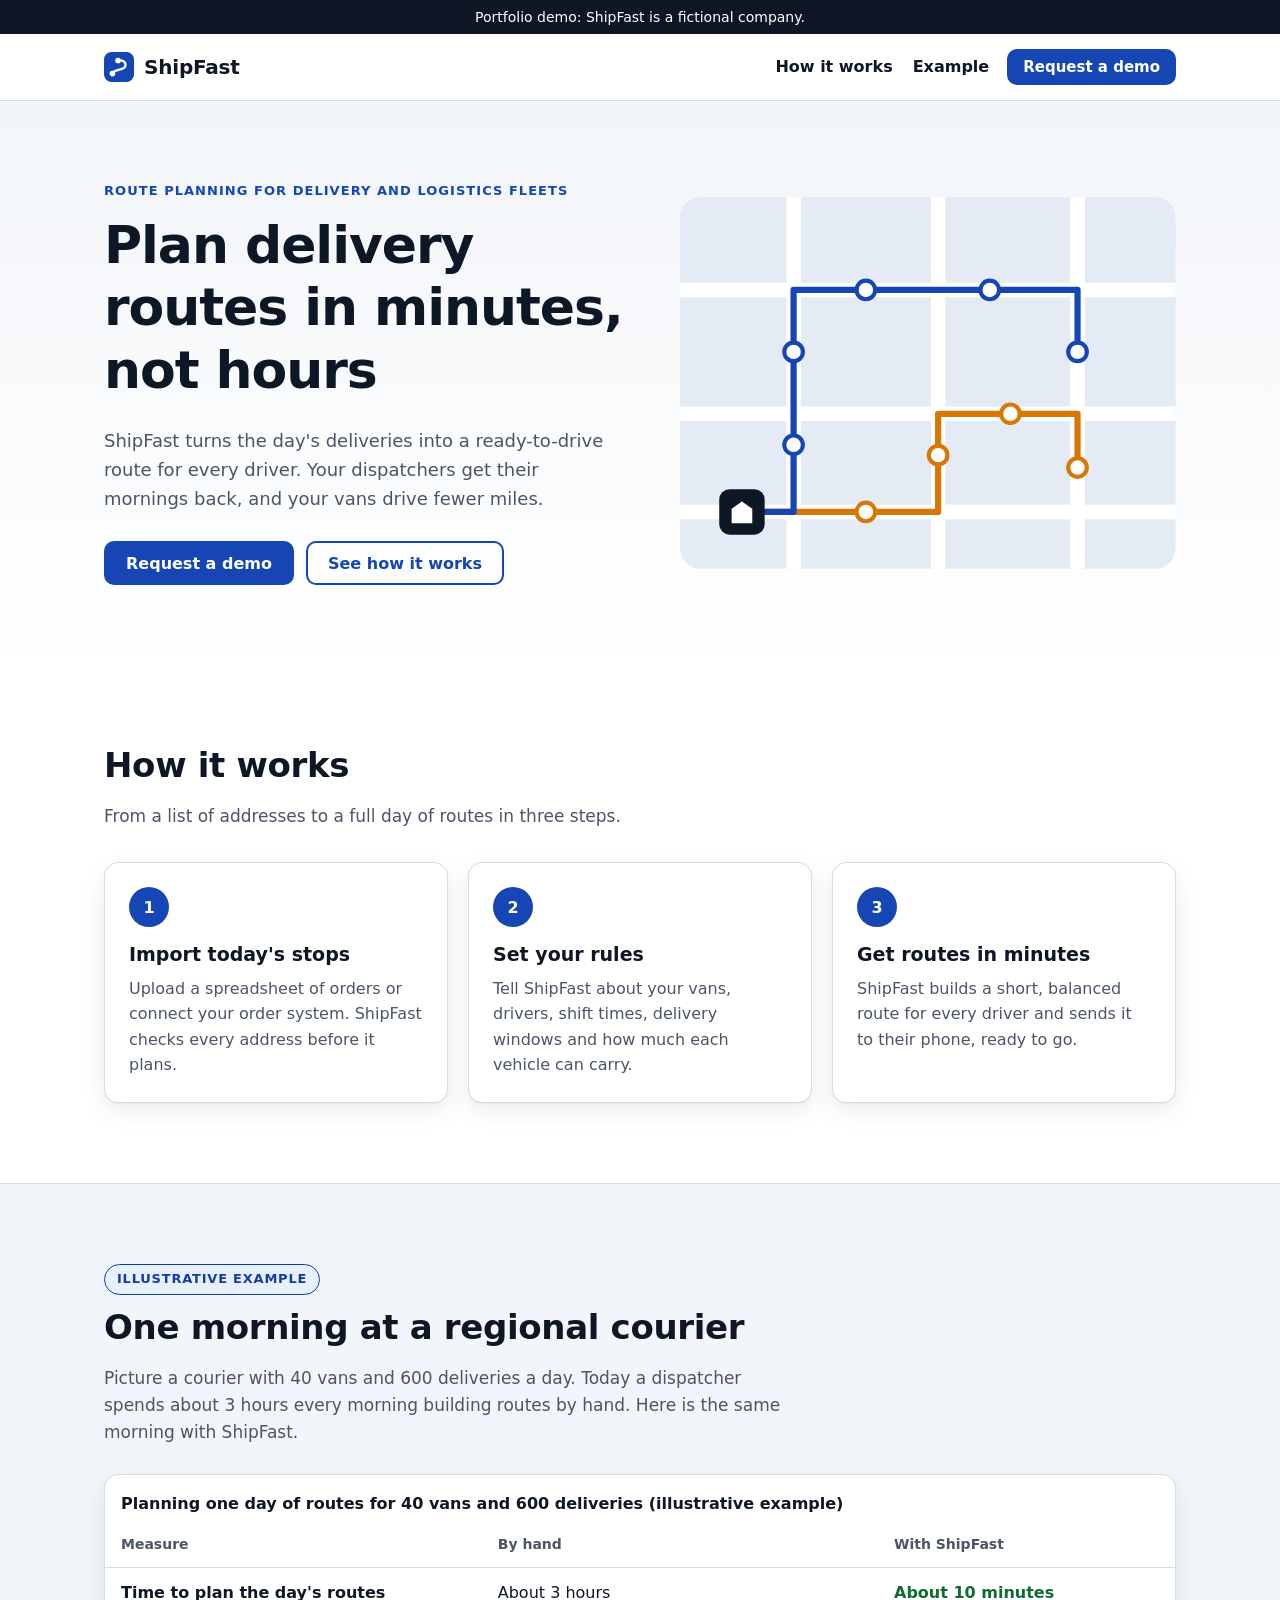
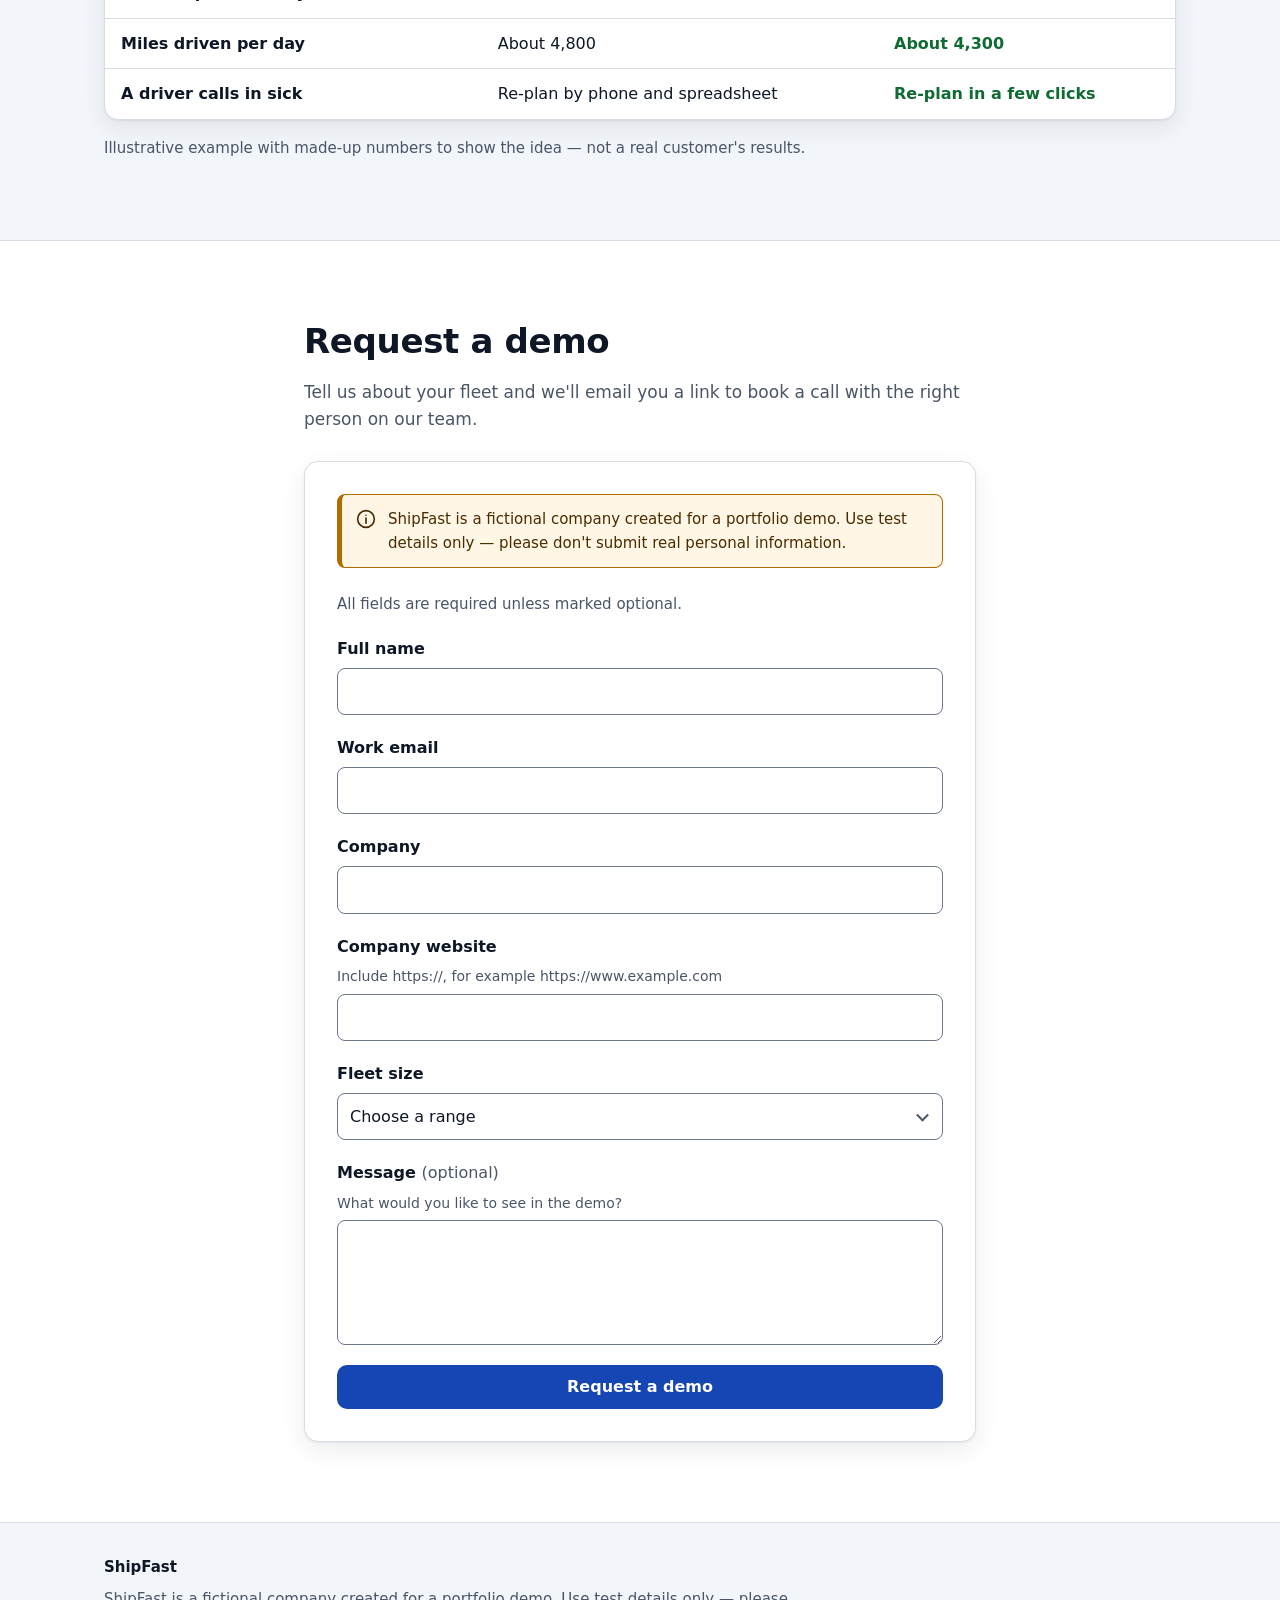
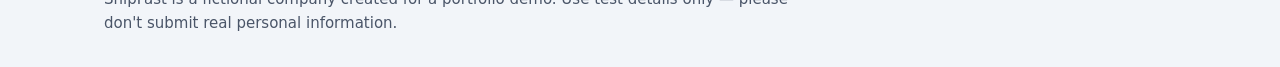
==== index.html @ 263e2e40 "Add ShipFast demo site (fictional company, portfolio demo) Static landing page, demo-request form an" ====
<!doctype html>
<html lang="en">
<head>
  <meta charset="utf-8">
  <meta name="viewport" content="width=device-width, initial-scale=1">
  <meta name="robots" content="noindex, nofollow">
  <meta name="color-scheme" content="light dark">
  <meta name="description" content="ShipFast plans delivery routes for your whole fleet in minutes instead of hours. A fictional company created for a portfolio demo.">
  <title>ShipFast — Plan delivery routes in minutes</title>
  <link rel="icon" href="data:image/svg+xml,%3Csvg%20xmlns='http://www.w3.org/2000/svg'%20viewBox='0%200%2032%2032'%3E%3Crect%20width='32'%20height='32'%20rx='8'%20fill='%231546b3'/%3E%3Cpath%20d='M9%2023c0-5%2014-3%2014-9s-8-5-8-5'%20fill='none'%20stroke='%23fff'%20stroke-width='2.5'%20stroke-linecap='round'/%3E%3Ccircle%20cx='9'%20cy='23'%20r='3'%20fill='%23fff'/%3E%3Ccircle%20cx='15'%20cy='9'%20r='3'%20fill='%23fff'/%3E%3C/svg%3E">
  <link rel="stylesheet" href="styles.css">
</head>
<body>
  <a class="skip-link" href="#main">Skip to main content</a>

  <header class="site-header">
    <p class="demo-banner">Portfolio demo: ShipFast is a fictional company.</p>
    <div class="container header-inner">
      <a class="brand" href="index.html">
        <svg width="30" height="30" viewBox="0 0 32 32" aria-hidden="true" focusable="false">
          <rect class="logo-bg" width="32" height="32" rx="8" fill="#1546b3"/>
          <path class="logo-mark" d="M9 23c0-5 14-3 14-9s-8-5-8-5" fill="none" stroke="#ffffff" stroke-width="2.5" stroke-linecap="round"/>
          <circle class="logo-dot" cx="9" cy="23" r="3" fill="#ffffff"/>
          <circle class="logo-dot" cx="15" cy="9" r="3" fill="#ffffff"/>
        </svg>
        <span>ShipFast</span>
      </a>
      <nav class="site-nav" aria-label="Main">
        <a href="#how">How it works</a>
        <a href="#example">Example</a>
        <a class="button button-small" href="#demo">Request a demo</a>
      </nav>
    </div>
  </header>

  <main id="main">
    <section class="hero" aria-labelledby="hero-title">
      <div class="container hero-inner">
        <div class="hero-text">
          <p class="eyebrow">Route planning for delivery and logistics fleets</p>
          <h1 id="hero-title">Plan delivery routes in minutes, not hours</h1>
          <p class="lead">ShipFast turns the day's deliveries into a ready-to-drive route for every driver. Your dispatchers get their mornings back, and your vans drive fewer miles.</p>
          <div class="hero-actions">
            <a class="button" href="#demo">Request a demo</a>
            <a class="button button-secondary" href="#how">See how it works</a>
          </div>
        </div>

        <div class="hero-art">
          <!-- Decorative illustration: two delivery routes leaving one depot -->
          <svg width="480" height="360" viewBox="0 0 480 360" aria-hidden="true" focusable="false">
            <rect class="map-bg" width="480" height="360" rx="20" fill="#e4ebf5"/>
            <g class="map-street" fill="none" stroke="#ffffff" stroke-width="14">
              <path d="M0 90H480M0 210H480M0 305H480M110 0V360M250 0V360M385 0V360"/>
            </g>
            <path class="route-b" d="M60 305H250V210H385V262" fill="none" stroke="#d97706" stroke-width="6" stroke-linecap="round" stroke-linejoin="round"/>
            <path class="route-a" d="M60 305H110V90H385V150" fill="none" stroke="#1546b3" stroke-width="6" stroke-linecap="round" stroke-linejoin="round"/>
            <g class="stop stop-b" fill="#ffffff" stroke="#d97706" stroke-width="4">
              <circle cx="180" cy="305" r="9"/>
              <circle cx="250" cy="250" r="9"/>
              <circle cx="320" cy="210" r="9"/>
              <circle cx="385" cy="262" r="9"/>
            </g>
            <g class="stop stop-a" fill="#ffffff" stroke="#1546b3" stroke-width="4">
              <circle cx="110" cy="240" r="9"/>
              <circle cx="110" cy="150" r="9"/>
              <circle cx="180" cy="90" r="9"/>
              <circle cx="300" cy="90" r="9"/>
              <circle cx="385" cy="150" r="9"/>
            </g>
            <rect class="depot" x="38" y="283" width="44" height="44" rx="10" fill="#0e1726"/>
            <path class="depot-mark" d="M50 316V302L60 295L70 302V316Z" fill="#ffffff"/>
          </svg>
        </div>
      </div>
    </section>

    <section id="how" class="section" aria-labelledby="how-title">
      <div class="container">
        <h2 id="how-title">How it works</h2>
        <p class="section-intro">From a list of addresses to a full day of routes in three steps.</p>
        <ol class="steps" role="list">
          <li class="step">
            <span class="step-num"><span class="sr-only">Step </span>1</span>
            <h3>Import today's stops</h3>
            <p>Upload a spreadsheet of orders or connect your order system. ShipFast checks every address before it plans.</p>
          </li>
          <li class="step">
            <span class="step-num"><span class="sr-only">Step </span>2</span>
            <h3>Set your rules</h3>
            <p>Tell ShipFast about your vans, drivers, shift times, delivery windows and how much each vehicle can carry.</p>
          </li>
          <li class="step">
            <span class="step-num"><span class="sr-only">Step </span>3</span>
            <h3>Get routes in minutes</h3>
            <p>ShipFast builds a short, balanced route for every driver and sends it to their phone, ready to go.</p>
          </li>
        </ol>
      </div>
    </section>

    <section id="example" class="section section-alt" aria-labelledby="example-title">
      <div class="container">
        <p class="badge">Illustrative example</p>
        <h2 id="example-title">One morning at a regional courier</h2>
        <p class="section-intro">Picture a courier with 40 vans and 600 deliveries a day. Today a dispatcher spends about 3 hours every morning building routes by hand. Here is the same morning with ShipFast.</p>
        <div class="table-card">
          <table class="compare">
            <caption>Planning one day of routes for 40 vans and 600 deliveries (illustrative example)</caption>
            <thead>
              <tr>
                <th scope="col">Measure</th>
                <th scope="col">By hand</th>
                <th scope="col">With ShipFast</th>
              </tr>
            </thead>
            <tbody>
              <tr>
                <th scope="row">Time to plan the day's routes</th>
                <td>About 3 hours</td>
                <td class="win">About 10 minutes</td>
              </tr>
              <tr>
                <th scope="row">Miles driven per day</th>
                <td>About 4,800</td>
                <td class="win">About 4,300</td>
              </tr>
              <tr>
                <th scope="row">A driver calls in sick</th>
                <td>Re-plan by phone and spreadsheet</td>
                <td class="win">Re-plan in a few clicks</td>
              </tr>
            </tbody>
          </table>
        </div>
        <p class="disclaimer">Illustrative example with made-up numbers to show the idea — not a real customer's results.</p>
      </div>
    </section>

    <section id="demo" class="section" aria-labelledby="demo-title">
      <div class="container narrow">
        <h2 id="demo-title">Request a demo</h2>
        <p class="section-intro">Tell us about your fleet and we'll email you a link to book a call with the right person on our team.</p>

        <div class="form-card">
          <div class="notice" role="note">
            <svg width="20" height="20" viewBox="0 0 24 24" aria-hidden="true" focusable="false" fill="none" stroke="currentColor" stroke-width="2" stroke-linecap="round">
              <circle cx="12" cy="12" r="10"/>
              <path d="M12 11v6M12 7.5v.01"/>
            </svg>
            <p>ShipFast is a fictional company created for a portfolio demo. Use test details only — please don't submit real personal information.</p>
          </div>

          <!--
            Field names and values must match the data contract that Make W2 expects.
            autocomplete="off" on the personal fields is on purpose: this demo asks for
            test details, so we don't want browsers filling in anyone's real details.
          -->
          <form method="post" action="__MAKE_W2_WEBHOOK_URL__">
            <p class="form-note">All fields are required unless marked optional.</p>

            <div class="field">
              <label for="full_name">Full name</label>
              <input type="text" id="full_name" name="full_name" required maxlength="100" autocomplete="off">
            </div>

            <div class="field">
              <label for="work_email">Work email</label>
              <input type="email" id="work_email" name="work_email" required maxlength="254" autocomplete="off">
            </div>

            <div class="field">
              <label for="company">Company</label>
              <input type="text" id="company" name="company" required maxlength="120" autocomplete="off">
            </div>

            <div class="field">
              <label for="website">Company website</label>
              <p class="hint" id="website-hint">Include https://, for example https://www.example.com</p>
              <input type="url" id="website" name="website" required maxlength="200" autocomplete="off" aria-describedby="website-hint">
            </div>

            <div class="field">
              <label for="fleet_size">Fleet size</label>
              <div class="select-wrap">
                <select id="fleet_size" name="fleet_size" required>
                  <option value="">Choose a range</option>
                  <option value="1-9">1–9 vehicles</option>
                  <option value="10-49">10–49 vehicles</option>
                  <option value="50-199">50–199 vehicles</option>
                  <option value="200-999">200–999 vehicles</option>
                  <option value="1000+">1,000+ vehicles</option>
                </select>
              </div>
            </div>

            <div class="field">
              <label for="message">Message <span class="optional">(optional)</span></label>
              <p class="hint" id="message-hint">What would you like to see in the demo?</p>
              <textarea id="message" name="message" rows="4" maxlength="1000" aria-describedby="message-hint"></textarea>
            </div>

            <input type="hidden" name="form_token" value="__FORM_TOKEN__">
            <input type="hidden" name="source" value="shipfast-demo-site">

            <!-- Honeypot: people never see or reach this field; bots fill it in. Must stay empty. -->
            <div class="hp" aria-hidden="true">
              <label for="fax">Fax (leave this empty)</label>
              <input type="text" id="fax" name="fax" tabindex="-1" autocomplete="off">
            </div>

            <button type="submit" class="button button-block">Request a demo</button>
          </form>
        </div>
      </div>
    </section>
  </main>

  <footer class="site-footer">
    <div class="container">
      <p class="footer-brand">ShipFast</p>
      <p class="footer-notice">ShipFast is a fictional company created for a portfolio demo. Use test details only — please don't submit real personal information.</p>
    </div>
  </footer>
</body>
</html>
---- styles.css ----
/*
  ShipFast demo site: shared styles for index.html and thanks.html.
  No external fonts, images or scripts. Light and dark mode follow the
  visitor's device setting (prefers-color-scheme).
  Text colors meet WCAG AA contrast (4.5:1); field borders and focus
  rings meet 3:1, in both themes.
*/

/* ---------- Color tokens ---------- */

:root {
  color-scheme: light dark;

  --bg: #ffffff;
  --bg-alt: #f2f5f9;
  --surface: #ffffff;
  --text: #0e1726;
  --muted: #4a5568;
  --border: #d6dde7;
  --field-bg: #ffffff;
  --field-border: #6b7789;
  --brand: #1546b3;
  --brand-hover: #0f3a96;
  --brand-text: #ffffff;
  --link: #1546b3;
  --focus: #1546b3;
  --accent: #d97706;
  --banner-bg: #0e1726;
  --banner-text: #ffffff;
  --notice-bg: #fff6e5;
  --notice-border: #b26b00;
  --notice-text: #4a2c00;
  --badge-bg: #e8effd;
  --badge-text: #123e9e;
  --error: #b42318;
  --good: #0f6b33;
  --map-bg: #e4ebf5;
  --map-street: #ffffff;
  --shadow: 0 1px 2px rgb(14 23 38 / 6%), 0 8px 24px rgb(14 23 38 / 8%);

  --radius: 14px;
  --radius-sm: 8px;
}

@media (prefers-color-scheme: dark) {
  :root {
    --bg: #0b1220;
    --bg-alt: #101a2c;
    --surface: #15213a;
    --text: #e7ecf3;
    --muted: #a9b6c8;
    --border: #2a3a57;
    --field-bg: #0e182b;
    --field-border: #8393ab;
    --brand: #8ab4ff;
    --brand-hover: #a9c8ff;
    --brand-text: #0b1220;
    --link: #9fc0ff;
    --focus: #9fc0ff;
    --accent: #f5b13d;
    --banner-bg: #1a2742;
    --banner-text: #e7ecf3;
    --notice-bg: #2b2111;
    --notice-border: #d39b3a;
    --notice-text: #f5e6c8;
    --badge-bg: #182a4d;
    --badge-text: #b8d0ff;
    --error: #ff8a80;
    --good: #6ee7a0;
    --map-bg: #12203a;
    --map-street: #1e3050;
    --shadow: 0 1px 2px rgb(0 0 0 / 30%), 0 8px 24px rgb(0 0 0 / 35%);
  }
}

/* ---------- Base ---------- */

*,
*::before,
*::after {
  box-sizing: border-box;
}

html {
  -webkit-text-size-adjust: 100%;
  text-size-adjust: 100%;
}

@media (prefers-reduced-motion: no-preference) {
  html {
    scroll-behavior: smooth;
  }
}

body {
  margin: 0;
  min-height: 100vh;
  display: flex;
  flex-direction: column;
  background: var(--bg);
  color: var(--text);
  font-family: system-ui, -apple-system, "Segoe UI", Roboto, "Helvetica Neue", Arial, sans-serif;
  font-size: 1rem;
  line-height: 1.6;
}

main {
  flex: 1 0 auto;
}

h1,
h2,
h3 {
  margin: 0 0 0.5em;
  line-height: 1.2;
  text-wrap: balance;
}

h1 {
  font-size: clamp(2rem, 1.25rem + 3.5vw, 3.25rem);
  letter-spacing: -0.02em;
}

h2 {
  font-size: clamp(1.5rem, 1.2rem + 1.5vw, 2.125rem);
  letter-spacing: -0.01em;
}

h3 {
  font-size: 1.1875rem;
}

p {
  margin: 0 0 1em;
}

a {
  color: var(--link);
  text-underline-offset: 0.15em;
}

a:hover {
  text-decoration-thickness: 2px;
}

/* Visible keyboard focus everywhere */
:focus-visible {
  outline: 3px solid var(--focus);
  outline-offset: 3px;
}

.sr-only {
  position: absolute;
  width: 1px;
  height: 1px;
  padding: 0;
  margin: -1px;
  overflow: hidden;
  clip: rect(0 0 0 0);
  clip-path: inset(50%);
  white-space: nowrap;
  border: 0;
}

.skip-link {
  position: absolute;
  top: -200px;
  left: 16px;
  z-index: 10;
  padding: 10px 16px;
  border: 2px solid var(--focus);
  border-radius: var(--radius-sm);
  background: var(--surface);
  color: var(--text);
  font-weight: 700;
}

.skip-link:focus {
  top: 12px;
}

.container {
  width: 100%;
  max-width: 1120px;
  margin-inline: auto;
  padding-inline: 16px;
}

.narrow {
  max-width: 720px;
}

@media (min-width: 640px) {
  .container {
    padding-inline: 24px;
  }
}

/* ---------- Header ---------- */

.demo-banner {
  margin: 0;
  padding: 6px 16px;
  background: var(--banner-bg);
  color: var(--banner-text);
  font-size: 0.875rem;
  text-align: center;
}

.site-header {
  background: var(--bg);
  border-bottom: 1px solid var(--border);
}

.header-inner {
  display: flex;
  flex-wrap: wrap;
  align-items: center;
  justify-content: space-between;
  gap: 8px 24px;
  padding-block: 14px;
}

.brand {
  display: inline-flex;
  align-items: center;
  gap: 10px;
  color: var(--text);
  font-size: 1.25rem;
  font-weight: 800;
  letter-spacing: -0.01em;
  text-decoration: none;
}

.brand svg {
  flex: none;
}

.logo-bg {
  fill: var(--brand);
}

.logo-mark {
  stroke: var(--brand-text);
}

.logo-dot {
  fill: var(--brand-text);
}

.site-nav {
  display: flex;
  flex-wrap: wrap;
  align-items: center;
  gap: 4px 16px;
}

.site-nav a:not(.button) {
  padding: 6px 2px;
  color: var(--text);
  font-weight: 600;
  text-decoration: none;
}

.site-nav a:not(.button):hover {
  text-decoration: underline;
}

/* Narrow phones: keep all three nav items on one row under the logo */
@media (max-width: 479px) {
  .site-nav {
    gap: 4px 12px;
    font-size: 0.875rem;
  }

  .site-nav .button-small {
    padding-inline: 12px;
    font-size: 0.875rem;
  }
}

/* ---------- Buttons ---------- */

.button {
  display: inline-flex;
  align-items: center;
  justify-content: center;
  min-height: 44px;
  padding: 10px 20px;
  border: 2px solid var(--brand);
  border-radius: 10px;
  background: var(--brand);
  color: var(--brand-text);
  font: inherit;
  font-weight: 700;
  line-height: 1.2;
  text-align: center;
  text-decoration: none;
  cursor: pointer;
}

.button:hover {
  border-color: var(--brand-hover);
  background: var(--brand-hover);
}

.button-secondary {
  border-color: currentColor;
  background: transparent;
  color: var(--link);
}

.button-secondary:hover {
  border-color: currentColor;
  background: var(--badge-bg);
}

.button-small {
  min-height: 36px;
  padding: 6px 14px;
  font-size: 0.9375rem;
}

.button-block {
  width: 100%;
}

/* ---------- Hero ---------- */

.hero {
  padding-block: 48px 56px;
  background: linear-gradient(180deg, var(--bg-alt), var(--bg));
}

.hero-inner {
  display: grid;
  gap: 40px;
  align-items: center;
}

.hero-inner > * {
  min-width: 0;
}

@media (min-width: 880px) {
  .hero {
    padding-block: 80px;
  }

  .hero-inner {
    grid-template-columns: 1.05fr 1fr;
    gap: 56px;
  }
}

.eyebrow {
  margin-bottom: 12px;
  color: var(--link);
  font-size: 0.8125rem;
  font-weight: 700;
  letter-spacing: 0.08em;
  text-transform: uppercase;
}

.lead {
  max-width: 36em;
  color: var(--muted);
  font-size: 1.125rem;
}

.hero-actions {
  display: flex;
  flex-wrap: wrap;
  gap: 12px;
  margin-top: 28px;
}

.hero-art svg {
  display: block;
  width: 100%;
  max-width: 560px;
  height: auto;
  margin-inline: auto;
}

/* Hero illustration colors (decorative SVG) */
.map-bg {
  fill: var(--map-bg);
}

.map-street {
  stroke: var(--map-street);
}

.route-a {
  stroke: var(--brand);
}

.route-b {
  stroke: var(--accent);
}

.stop {
  fill: var(--surface);
}

.stop-a {
  stroke: var(--brand);
}

.stop-b {
  stroke: var(--accent);
}

.depot {
  fill: var(--text);
}

.depot-mark {
  fill: var(--bg);
}

/* ---------- Sections ---------- */

.section {
  padding-block: 56px;
}

@media (min-width: 880px) {
  .section {
    padding-block: 80px;
  }
}

.section-alt {
  background: var(--bg-alt);
  border-block: 1px solid var(--border);
}

.section-intro {
  max-width: 40em;
  color: var(--muted);
  font-size: 1.0625rem;
}

/* How it works */
.steps {
  display: grid;
  gap: 16px;
  margin: 32px 0 0;
  padding: 0;
  list-style: none;
}

@media (min-width: 760px) {
  .steps {
    grid-template-columns: repeat(3, 1fr);
    gap: 20px;
  }
}

.step {
  padding: 24px;
  border: 1px solid var(--border);
  border-radius: var(--radius);
  background: var(--surface);
  box-shadow: var(--shadow);
}

.step p {
  margin: 0;
  color: var(--muted);
}

.step-num {
  display: inline-grid;
  place-items: center;
  width: 40px;
  height: 40px;
  margin-bottom: 16px;
  border-radius: 50%;
  background: var(--brand);
  color: var(--brand-text);
  font-weight: 800;
}

/* Example result */
.badge {
  display: inline-block;
  margin-bottom: 12px;
  padding: 4px 12px;
  border: 1px solid currentColor;
  border-radius: 999px;
  background: var(--badge-bg);
  color: var(--badge-text);
  font-size: 0.8125rem;
  font-weight: 700;
  letter-spacing: 0.06em;
  text-transform: uppercase;
}

.table-card {
  margin-top: 28px;
  overflow-x: auto;
  border: 1px solid var(--border);
  border-radius: var(--radius);
  background: var(--surface);
  box-shadow: var(--shadow);
}

.compare {
  width: 100%;
  border-collapse: collapse;
}

.compare caption {
  padding: 16px 16px 4px;
  font-weight: 700;
  text-align: left;
}

.compare th,
.compare td {
  padding: 12px 16px;
  border-top: 1px solid var(--border);
  text-align: left;
  vertical-align: top;
}

.compare thead th {
  border-top: 0;
  color: var(--muted);
  font-size: 0.875rem;
}

.compare tbody th {
  font-weight: 600;
}

.compare .win {
  color: var(--good);
  font-weight: 700;
}

@media (max-width: 480px) {
  .compare caption {
    padding-inline: 10px;
  }

  .compare th,
  .compare td {
    padding: 10px;
  }
}

.disclaimer {
  margin: 16px 0 0;
  color: var(--muted);
  font-size: 0.9375rem;
}

/* ---------- Demo-request form ---------- */

.form-card {
  margin-top: 28px;
  padding: 20px 16px 24px;
  border: 1px solid var(--border);
  border-radius: var(--radius);
  background: var(--surface);
  box-shadow: var(--shadow);
}

@media (min-width: 640px) {
  .form-card {
    padding: 32px;
  }
}

.form-card form {
  display: grid;
  gap: 20px;
  margin-top: 24px;
}

.form-note {
  margin: 0;
  color: var(--muted);
  font-size: 0.9375rem;
}

.field {
  display: grid;
  gap: 6px;
}

.field label {
  font-weight: 600;
}

.optional {
  color: var(--muted);
  font-weight: 400;
}

.hint {
  margin: 0;
  color: var(--muted);
  font-size: 0.875rem;
}

.field input,
.field select,
.field textarea {
  width: 100%;
  min-height: 46px;
  padding: 10px 12px;
  border: 1px solid var(--field-border);
  border-radius: var(--radius-sm);
  background: var(--field-bg);
  color: var(--text);
  font: inherit;
}

.field textarea {
  min-height: 120px;
  resize: vertical;
}

/* Form fields always show a focus ring, however they were focused */
.field input:focus,
.field select:focus,
.field textarea:focus {
  border-color: var(--focus);
  outline: 3px solid var(--focus);
  outline-offset: 1px;
}

/* Error outline only after the visitor has interacted with the field.
   Browsers that don't know :user-invalid skip this rule and still show
   their own validation messages. */
.field input:user-invalid,
.field select:user-invalid,
.field textarea:user-invalid {
  border-color: var(--error);
  box-shadow: inset 0 0 0 1px var(--error);
}

.select-wrap {
  position: relative;
}

.select-wrap select {
  -webkit-appearance: none;
  appearance: none;
  padding-right: 44px;
}

.select-wrap::after {
  content: "";
  position: absolute;
  top: 50%;
  right: 16px;
  width: 9px;
  height: 9px;
  border-right: 2px solid var(--muted);
  border-bottom: 2px solid var(--muted);
  transform: translateY(-70%) rotate(45deg);
  pointer-events: none;
}

/* Honeypot: moved off-screen so people never see or reach it.
   (Also skipped by Tab via tabindex="-1" and hidden from screen
   readers via aria-hidden on its wrapper.) */
.hp {
  position: absolute;
  top: auto;
  left: -10000px;
  width: 1px;
  height: 1px;
  overflow: hidden;
}

/* Honest demo notice */
.notice {
  display: flex;
  align-items: flex-start;
  gap: 12px;
  padding: 12px 14px;
  border: 1px solid var(--notice-border);
  border-left-width: 5px;
  border-radius: var(--radius-sm);
  background: var(--notice-bg);
  color: var(--notice-text);
}

.notice svg {
  flex: none;
  margin-top: 2px;
}

.notice p {
  margin: 0;
  font-size: 0.9375rem;
  font-weight: 500;
}

/* ---------- Thank-you page ---------- */

.thanks-card {
  padding: 28px 20px;
  border: 1px solid var(--border);
  border-radius: var(--radius);
  background: var(--surface);
  box-shadow: var(--shadow);
}

@media (min-width: 640px) {
  .thanks-card {
    padding: 40px;
  }
}

.thanks-icon {
  display: block;
  margin-bottom: 16px;
  color: var(--good);
}

.thanks-card h2 {
  margin-top: 28px;
  font-size: 1.25rem;
}

.next-steps {
  margin: 0 0 28px;
  padding-left: 1.25em;
}

.next-steps li {
  margin-bottom: 6px;
}

/* ---------- Footer ---------- */

.site-footer {
  padding-block: 32px;
  border-top: 1px solid var(--border);
  background: var(--bg-alt);
  color: var(--muted);
  font-size: 0.9375rem;
}

.footer-brand {
  margin-bottom: 8px;
  color: var(--text);
  font-weight: 800;
}

.footer-notice {
  max-width: 46em;
  margin: 0;
}
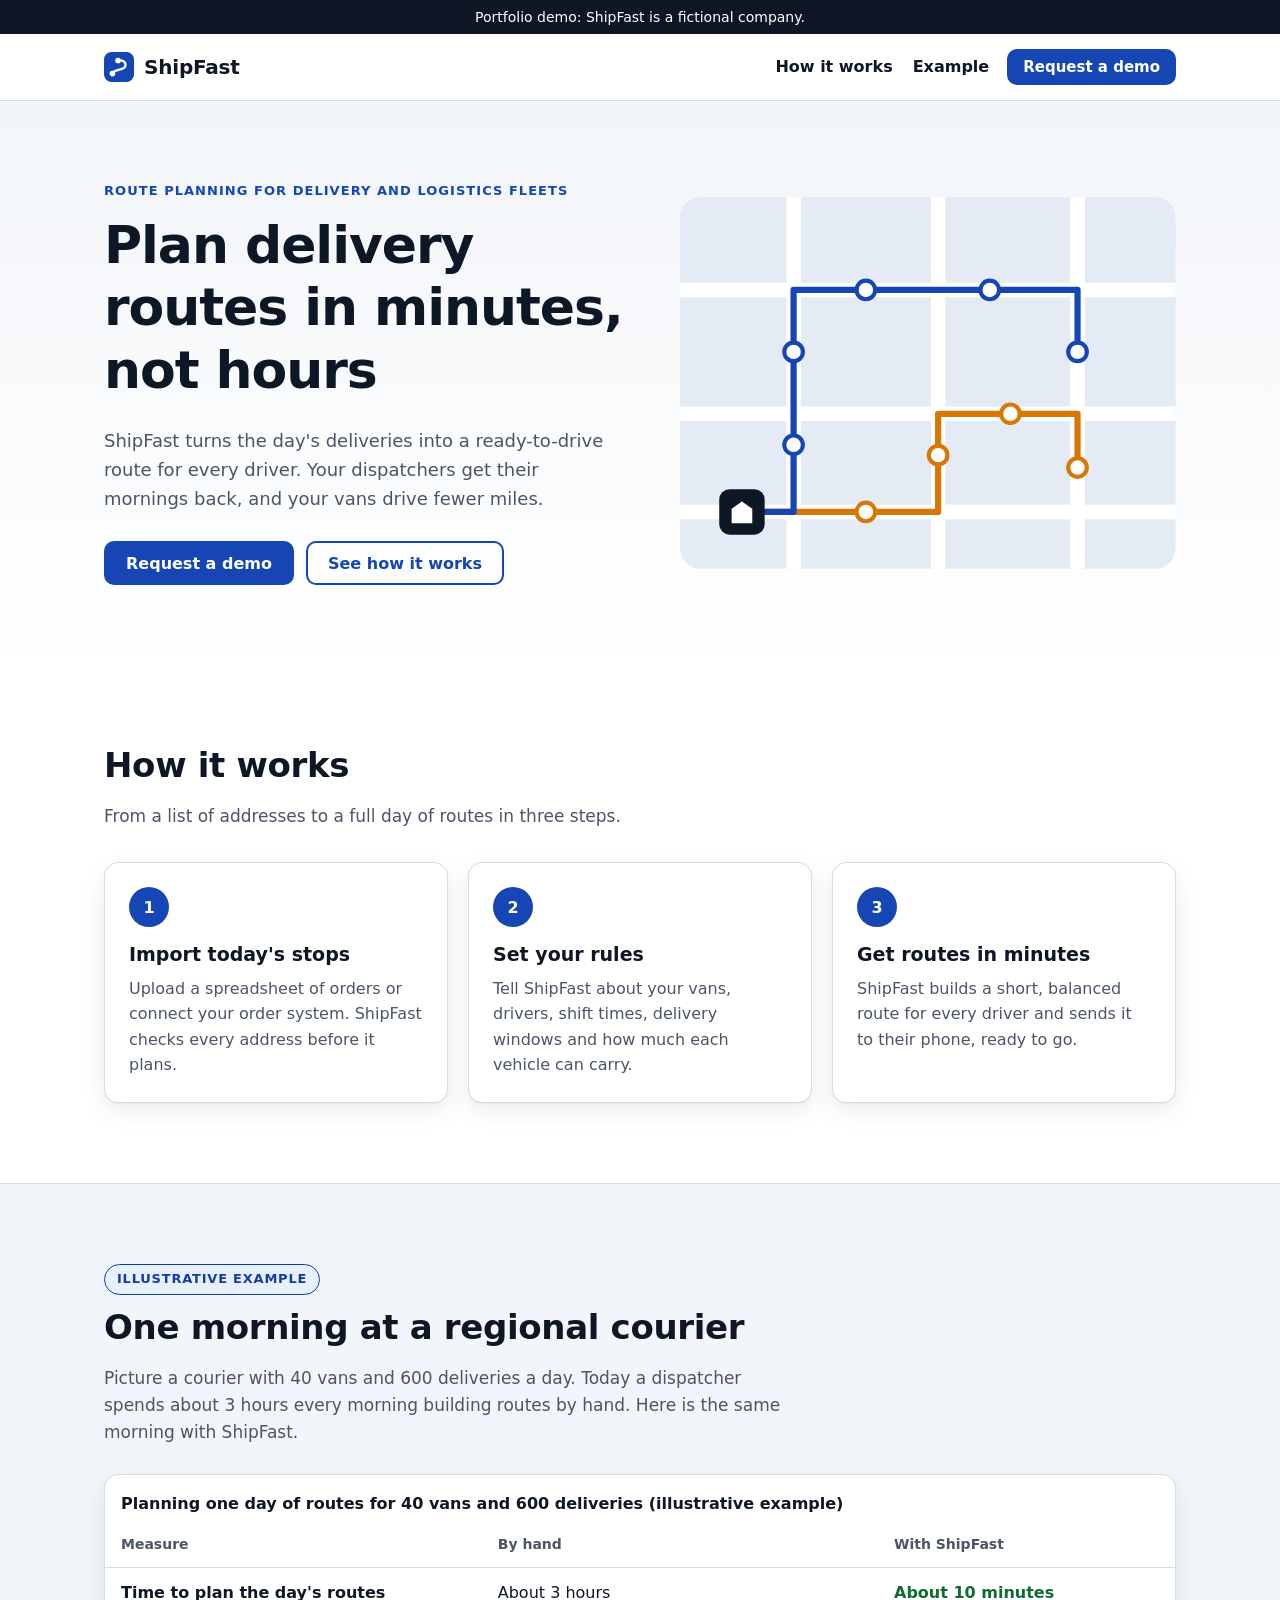
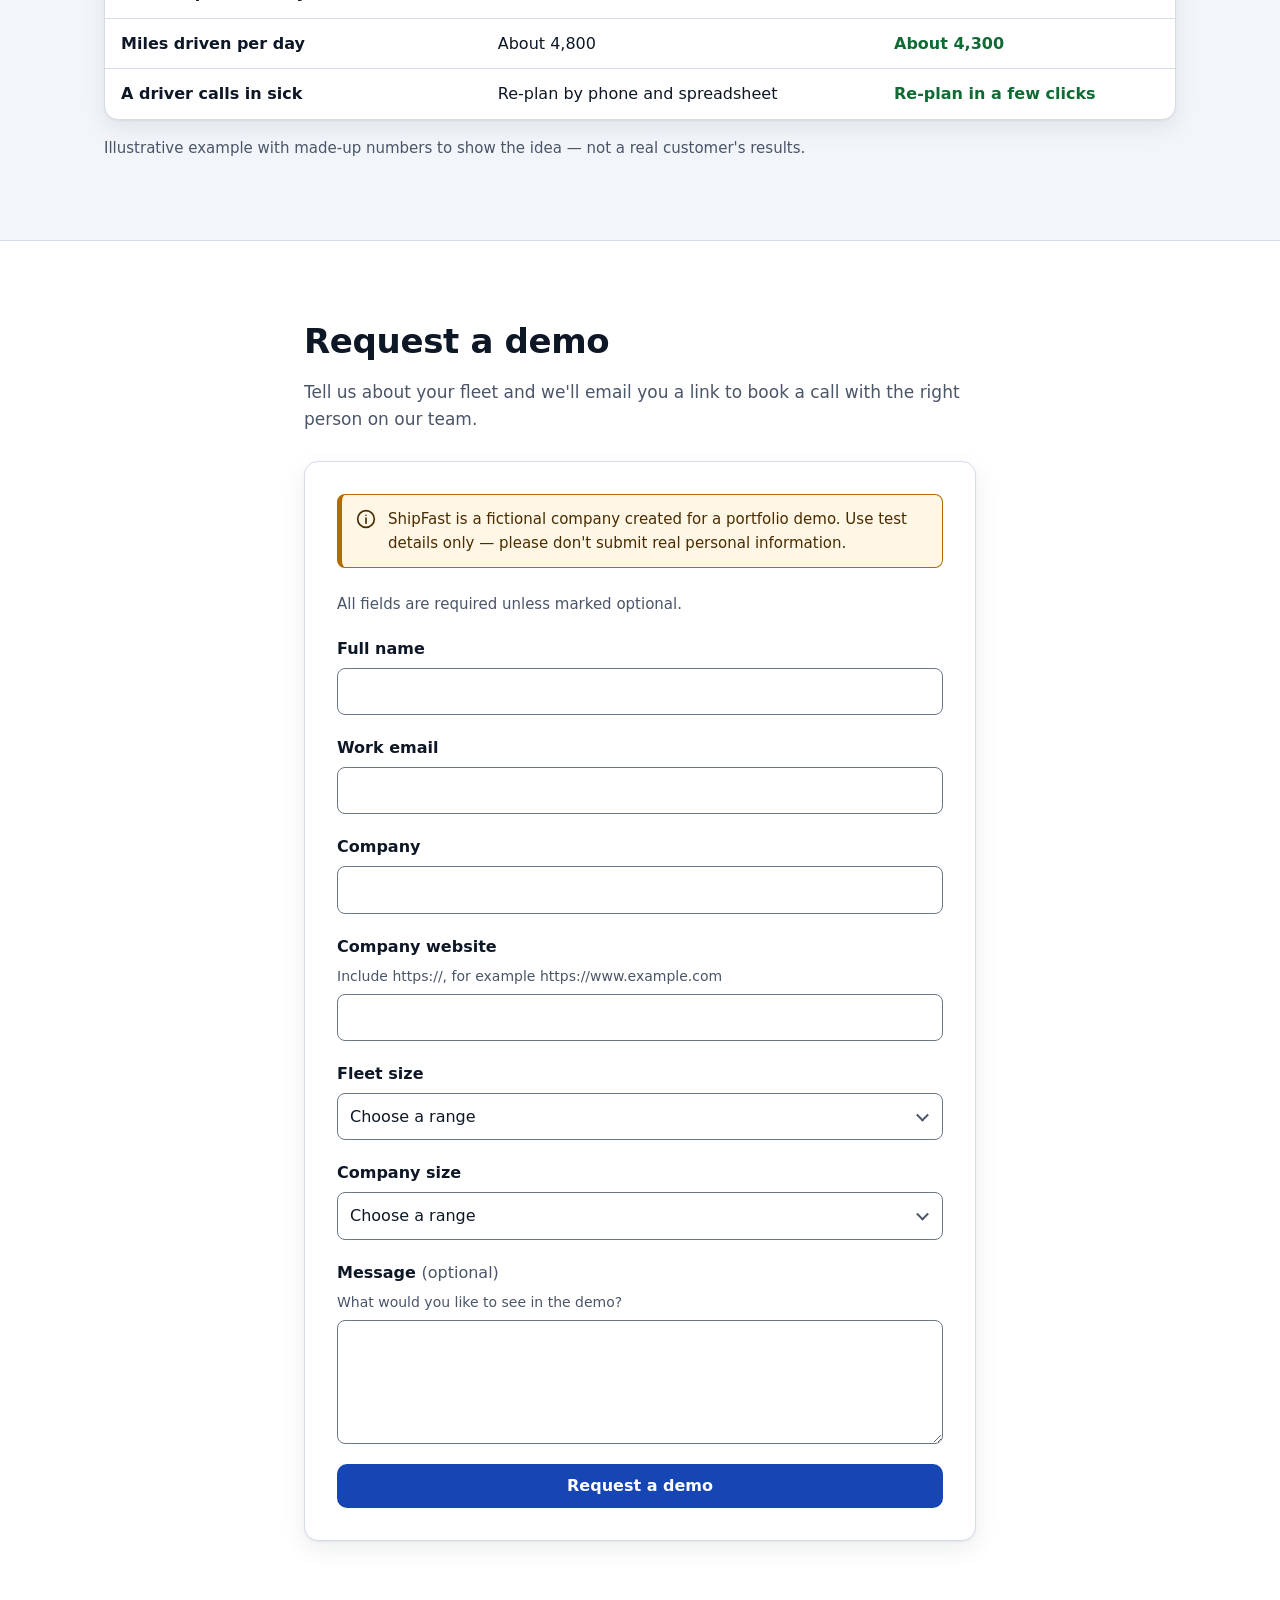
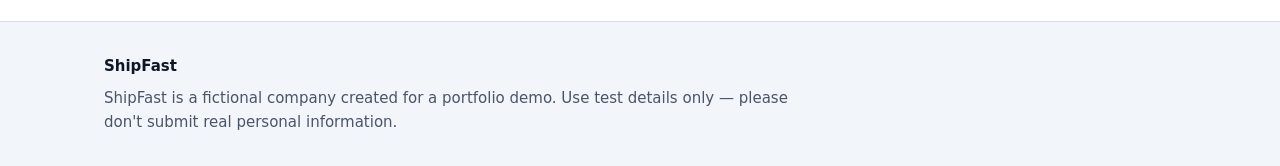
==== commit dfe3c1f2: "Add company size to the demo form Co-Authored-By: Claude Opus 5.5 <noreply@anthropic.com>" ====
--- a/index.html
+++ b/index.html
@@ -156,7 +156,7 @@
             autocomplete="off" on the personal fields is on purpose: this demo asks for
             test details, so we don't want browsers filling in anyone's real details.
           -->
-          <form method="post" action="__MAKE_W2_WEBHOOK_URL__">
+          <form method="post" action="https://hook.eu1.make.com/b7gplh6mo32exwk5lcnyzbk5jw46yurq">
             <p class="form-note">All fields are required unless marked optional.</p>
 
             <div class="field">
@@ -195,12 +195,26 @@
             </div>
 
             <div class="field">
+              <label for="company_size">Company size</label>
+              <div class="select-wrap">
+                <select id="company_size" name="company_size" required>
+                  <option value="">Choose a range</option>
+                  <option value="1-49">Fewer than 50 employees</option>
+                  <option value="50-199">50&ndash;199 employees</option>
+                  <option value="200-499">200&ndash;499 employees</option>
+                  <option value="500-1000">500&ndash;1,000 employees</option>
+                  <option value="1001+">More than 1,000 employees</option>
+                </select>
+              </div>
+            </div>
+
+            <div class="field">
               <label for="message">Message <span class="optional">(optional)</span></label>
               <p class="hint" id="message-hint">What would you like to see in the demo?</p>
               <textarea id="message" name="message" rows="4" maxlength="1000" aria-describedby="message-hint"></textarea>
             </div>
 
-            <input type="hidden" name="form_token" value="__FORM_TOKEN__">
+            <input type="hidden" name="form_token" value="71o_zK-sHNqW1KrZkknr0dYns5-HqtYf">
             <input type="hidden" name="source" value="shipfast-demo-site">
 
             <!-- Honeypot: people never see or reach this field; bots fill it in. Must stay empty. -->
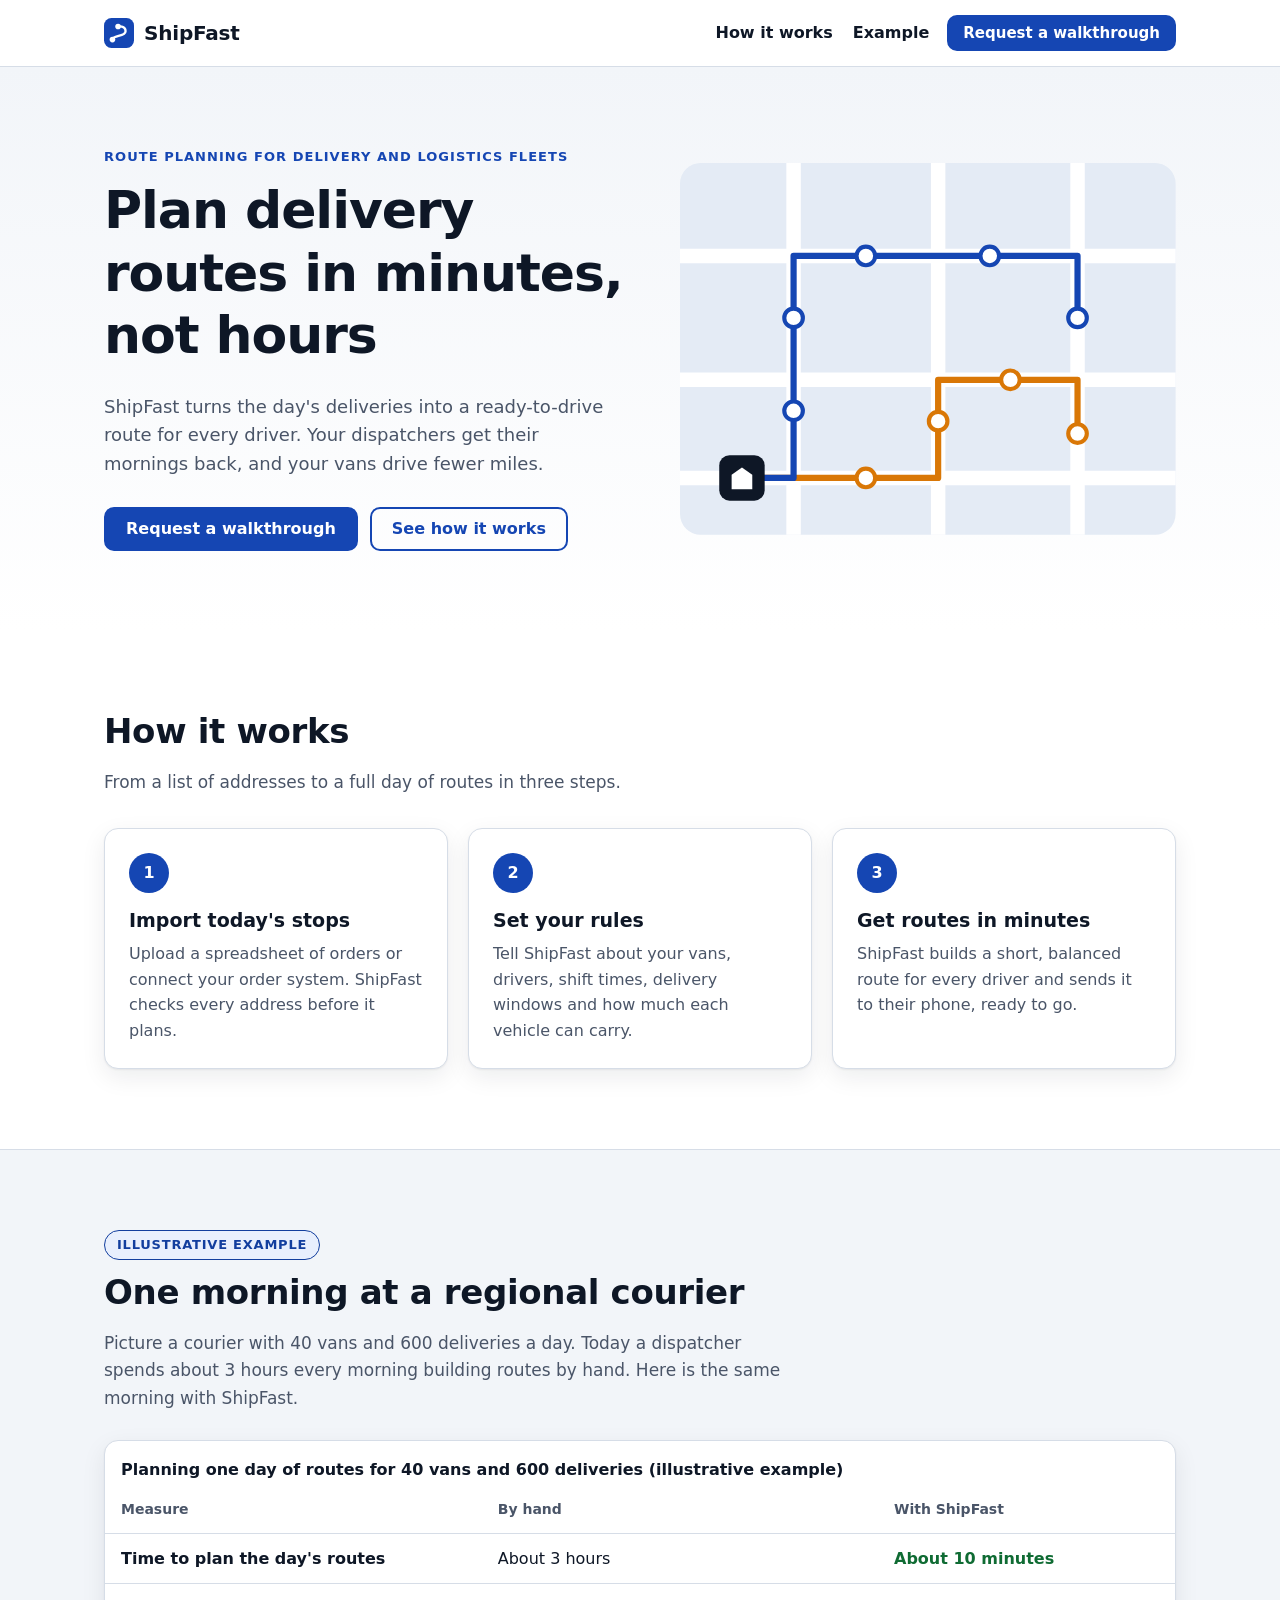
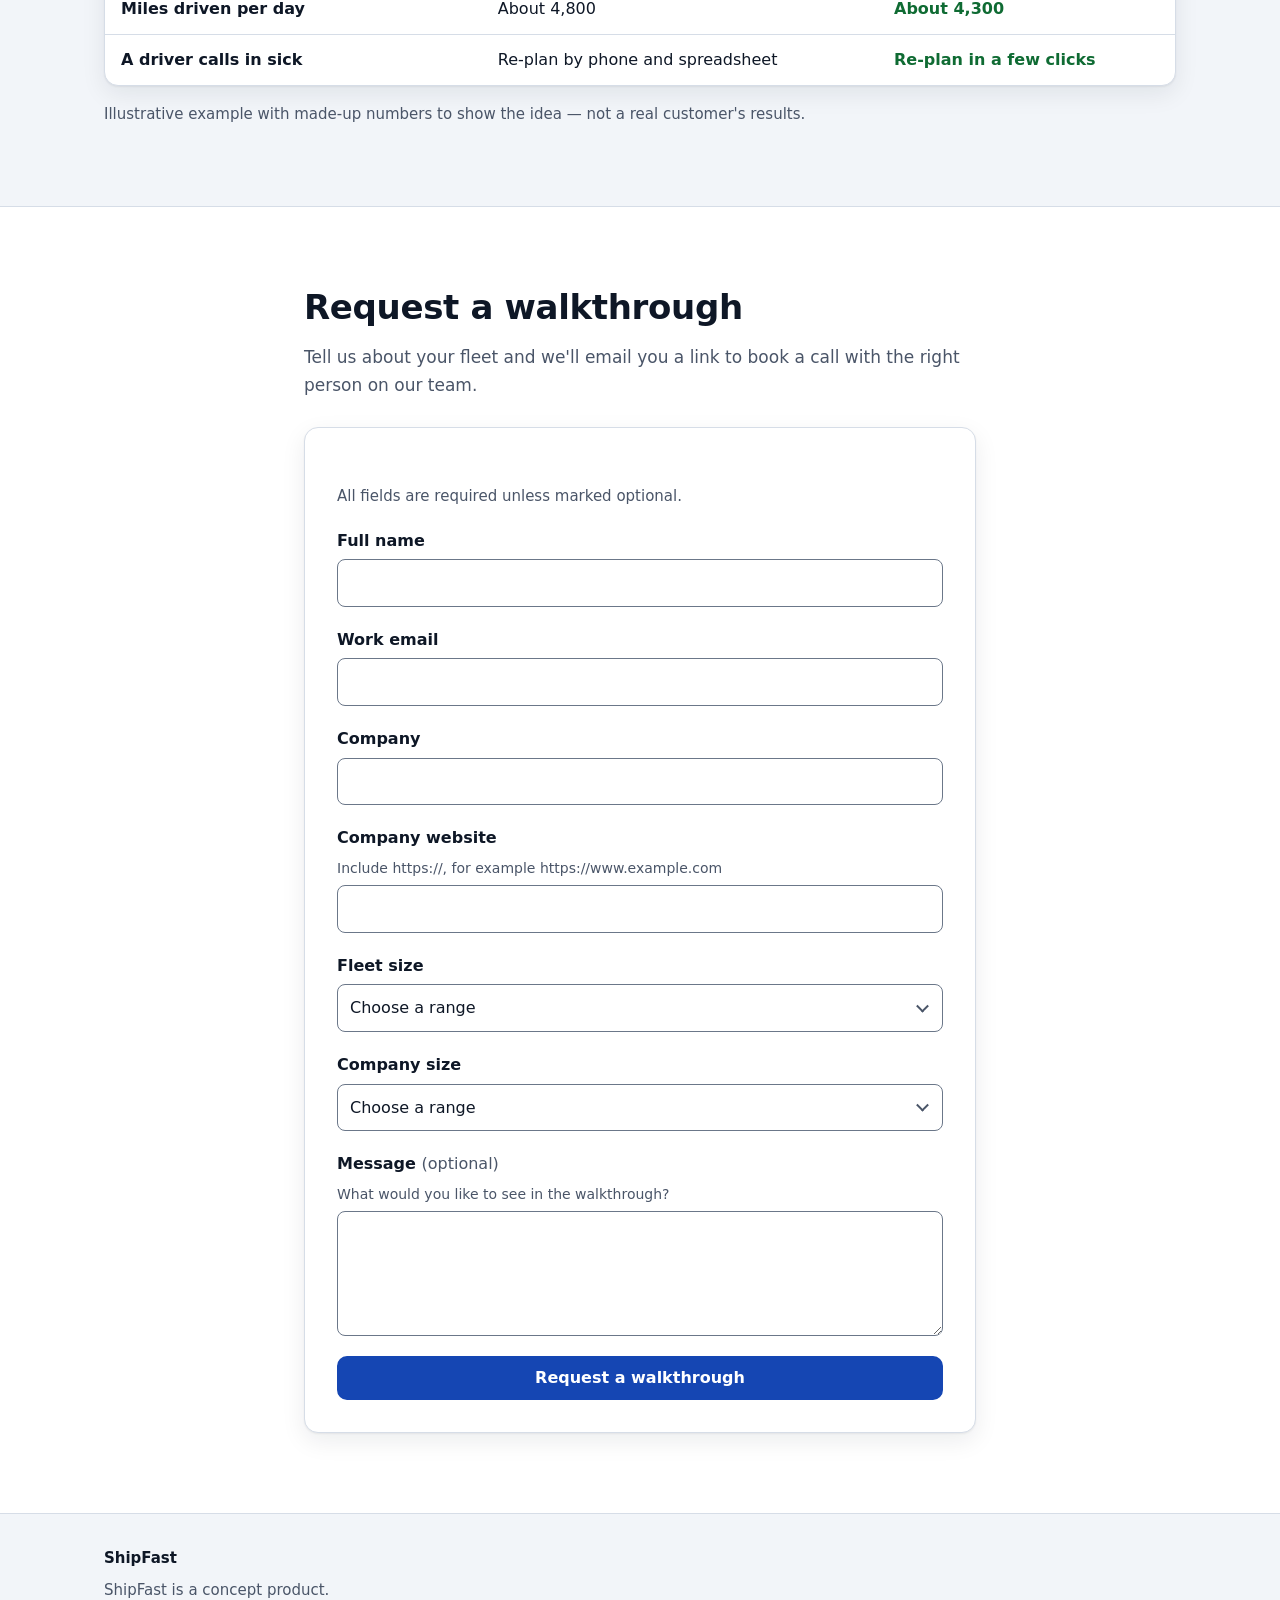
==== commit 4071d322: "Site copy: Request a walkthrough, no demo wording Removes the header banner and the notice box above" ====
--- a/index.html
+++ b/index.html
@@ -1,240 +1,231 @@
-<!doctype html>
-<html lang="en">
-<head>
-  <meta charset="utf-8">
-  <meta name="viewport" content="width=device-width, initial-scale=1">
-  <meta name="robots" content="noindex, nofollow">
-  <meta name="color-scheme" content="light dark">
-  <meta name="description" content="ShipFast plans delivery routes for your whole fleet in minutes instead of hours. A fictional company created for a portfolio demo.">
-  <title>ShipFast — Plan delivery routes in minutes</title>
-  <link rel="icon" href="data:image/svg+xml,%3Csvg%20xmlns='http://www.w3.org/2000/svg'%20viewBox='0%200%2032%2032'%3E%3Crect%20width='32'%20height='32'%20rx='8'%20fill='%231546b3'/%3E%3Cpath%20d='M9%2023c0-5%2014-3%2014-9s-8-5-8-5'%20fill='none'%20stroke='%23fff'%20stroke-width='2.5'%20stroke-linecap='round'/%3E%3Ccircle%20cx='9'%20cy='23'%20r='3'%20fill='%23fff'/%3E%3Ccircle%20cx='15'%20cy='9'%20r='3'%20fill='%23fff'/%3E%3C/svg%3E">
-  <link rel="stylesheet" href="styles.css">
-</head>
-<body>
-  <a class="skip-link" href="#main">Skip to main content</a>
-
-  <header class="site-header">
-    <p class="demo-banner">Portfolio demo: ShipFast is a fictional company.</p>
-    <div class="container header-inner">
-      <a class="brand" href="index.html">
-        <svg width="30" height="30" viewBox="0 0 32 32" aria-hidden="true" focusable="false">
-          <rect class="logo-bg" width="32" height="32" rx="8" fill="#1546b3"/>
-          <path class="logo-mark" d="M9 23c0-5 14-3 14-9s-8-5-8-5" fill="none" stroke="#ffffff" stroke-width="2.5" stroke-linecap="round"/>
-          <circle class="logo-dot" cx="9" cy="23" r="3" fill="#ffffff"/>
-          <circle class="logo-dot" cx="15" cy="9" r="3" fill="#ffffff"/>
-        </svg>
-        <span>ShipFast</span>
-      </a>
-      <nav class="site-nav" aria-label="Main">
-        <a href="#how">How it works</a>
-        <a href="#example">Example</a>
-        <a class="button button-small" href="#demo">Request a demo</a>
-      </nav>
-    </div>
-  </header>
-
-  <main id="main">
-    <section class="hero" aria-labelledby="hero-title">
-      <div class="container hero-inner">
-        <div class="hero-text">
-          <p class="eyebrow">Route planning for delivery and logistics fleets</p>
-          <h1 id="hero-title">Plan delivery routes in minutes, not hours</h1>
-          <p class="lead">ShipFast turns the day's deliveries into a ready-to-drive route for every driver. Your dispatchers get their mornings back, and your vans drive fewer miles.</p>
-          <div class="hero-actions">
-            <a class="button" href="#demo">Request a demo</a>
-            <a class="button button-secondary" href="#how">See how it works</a>
-          </div>
-        </div>
-
-        <div class="hero-art">
-          <!-- Decorative illustration: two delivery routes leaving one depot -->
-          <svg width="480" height="360" viewBox="0 0 480 360" aria-hidden="true" focusable="false">
-            <rect class="map-bg" width="480" height="360" rx="20" fill="#e4ebf5"/>
-            <g class="map-street" fill="none" stroke="#ffffff" stroke-width="14">
-              <path d="M0 90H480M0 210H480M0 305H480M110 0V360M250 0V360M385 0V360"/>
-            </g>
-            <path class="route-b" d="M60 305H250V210H385V262" fill="none" stroke="#d97706" stroke-width="6" stroke-linecap="round" stroke-linejoin="round"/>
-            <path class="route-a" d="M60 305H110V90H385V150" fill="none" stroke="#1546b3" stroke-width="6" stroke-linecap="round" stroke-linejoin="round"/>
-            <g class="stop stop-b" fill="#ffffff" stroke="#d97706" stroke-width="4">
-              <circle cx="180" cy="305" r="9"/>
-              <circle cx="250" cy="250" r="9"/>
-              <circle cx="320" cy="210" r="9"/>
-              <circle cx="385" cy="262" r="9"/>
-            </g>
-            <g class="stop stop-a" fill="#ffffff" stroke="#1546b3" stroke-width="4">
-              <circle cx="110" cy="240" r="9"/>
-              <circle cx="110" cy="150" r="9"/>
-              <circle cx="180" cy="90" r="9"/>
-              <circle cx="300" cy="90" r="9"/>
-              <circle cx="385" cy="150" r="9"/>
-            </g>
-            <rect class="depot" x="38" y="283" width="44" height="44" rx="10" fill="#0e1726"/>
-            <path class="depot-mark" d="M50 316V302L60 295L70 302V316Z" fill="#ffffff"/>
-          </svg>
-        </div>
-      </div>
-    </section>
-
-    <section id="how" class="section" aria-labelledby="how-title">
-      <div class="container">
-        <h2 id="how-title">How it works</h2>
-        <p class="section-intro">From a list of addresses to a full day of routes in three steps.</p>
-        <ol class="steps" role="list">
-          <li class="step">
-            <span class="step-num"><span class="sr-only">Step </span>1</span>
-            <h3>Import today's stops</h3>
-            <p>Upload a spreadsheet of orders or connect your order system. ShipFast checks every address before it plans.</p>
-          </li>
-          <li class="step">
-            <span class="step-num"><span class="sr-only">Step </span>2</span>
-            <h3>Set your rules</h3>
-            <p>Tell ShipFast about your vans, drivers, shift times, delivery windows and how much each vehicle can carry.</p>
-          </li>
-          <li class="step">
-            <span class="step-num"><span class="sr-only">Step </span>3</span>
-            <h3>Get routes in minutes</h3>
-            <p>ShipFast builds a short, balanced route for every driver and sends it to their phone, ready to go.</p>
-          </li>
-        </ol>
-      </div>
-    </section>
-
-    <section id="example" class="section section-alt" aria-labelledby="example-title">
-      <div class="container">
-        <p class="badge">Illustrative example</p>
-        <h2 id="example-title">One morning at a regional courier</h2>
-        <p class="section-intro">Picture a courier with 40 vans and 600 deliveries a day. Today a dispatcher spends about 3 hours every morning building routes by hand. Here is the same morning with ShipFast.</p>
-        <div class="table-card">
-          <table class="compare">
-            <caption>Planning one day of routes for 40 vans and 600 deliveries (illustrative example)</caption>
-            <thead>
-              <tr>
-                <th scope="col">Measure</th>
-                <th scope="col">By hand</th>
-                <th scope="col">With ShipFast</th>
-              </tr>
-            </thead>
-            <tbody>
-              <tr>
-                <th scope="row">Time to plan the day's routes</th>
-                <td>About 3 hours</td>
-                <td class="win">About 10 minutes</td>
-              </tr>
-              <tr>
-                <th scope="row">Miles driven per day</th>
-                <td>About 4,800</td>
-                <td class="win">About 4,300</td>
-              </tr>
-              <tr>
-                <th scope="row">A driver calls in sick</th>
-                <td>Re-plan by phone and spreadsheet</td>
-                <td class="win">Re-plan in a few clicks</td>
-              </tr>
-            </tbody>
-          </table>
-        </div>
-        <p class="disclaimer">Illustrative example with made-up numbers to show the idea — not a real customer's results.</p>
-      </div>
-    </section>
-
-    <section id="demo" class="section" aria-labelledby="demo-title">
-      <div class="container narrow">
-        <h2 id="demo-title">Request a demo</h2>
-        <p class="section-intro">Tell us about your fleet and we'll email you a link to book a call with the right person on our team.</p>
-
-        <div class="form-card">
-          <div class="notice" role="note">
-            <svg width="20" height="20" viewBox="0 0 24 24" aria-hidden="true" focusable="false" fill="none" stroke="currentColor" stroke-width="2" stroke-linecap="round">
-              <circle cx="12" cy="12" r="10"/>
-              <path d="M12 11v6M12 7.5v.01"/>
-            </svg>
-            <p>ShipFast is a fictional company created for a portfolio demo. Use test details only — please don't submit real personal information.</p>
-          </div>
-
-          <!--
-            Field names and values must match the data contract that Make W2 expects.
-            autocomplete="off" on the personal fields is on purpose: this demo asks for
-            test details, so we don't want browsers filling in anyone's real details.
-          -->
-          <form method="post" action="https://hook.eu1.make.com/b7gplh6mo32exwk5lcnyzbk5jw46yurq">
-            <p class="form-note">All fields are required unless marked optional.</p>
-
-            <div class="field">
-              <label for="full_name">Full name</label>
-              <input type="text" id="full_name" name="full_name" required maxlength="100" autocomplete="off">
-            </div>
-
-            <div class="field">
-              <label for="work_email">Work email</label>
-              <input type="email" id="work_email" name="work_email" required maxlength="254" autocomplete="off">
-            </div>
-
-            <div class="field">
-              <label for="company">Company</label>
-              <input type="text" id="company" name="company" required maxlength="120" autocomplete="off">
-            </div>
-
-            <div class="field">
-              <label for="website">Company website</label>
-              <p class="hint" id="website-hint">Include https://, for example https://www.example.com</p>
-              <input type="url" id="website" name="website" required maxlength="200" autocomplete="off" aria-describedby="website-hint">
-            </div>
-
-            <div class="field">
-              <label for="fleet_size">Fleet size</label>
-              <div class="select-wrap">
-                <select id="fleet_size" name="fleet_size" required>
-                  <option value="">Choose a range</option>
-                  <option value="1-9">1–9 vehicles</option>
-                  <option value="10-49">10–49 vehicles</option>
-                  <option value="50-199">50–199 vehicles</option>
-                  <option value="200-999">200–999 vehicles</option>
-                  <option value="1000+">1,000+ vehicles</option>
-                </select>
-              </div>
-            </div>
-
-            <div class="field">
-              <label for="company_size">Company size</label>
-              <div class="select-wrap">
-                <select id="company_size" name="company_size" required>
-                  <option value="">Choose a range</option>
-                  <option value="1-49">Fewer than 50 employees</option>
-                  <option value="50-199">50&ndash;199 employees</option>
-                  <option value="200-499">200&ndash;499 employees</option>
-                  <option value="500-1000">500&ndash;1,000 employees</option>
-                  <option value="1001+">More than 1,000 employees</option>
-                </select>
-              </div>
-            </div>
-
-            <div class="field">
-              <label for="message">Message <span class="optional">(optional)</span></label>
-              <p class="hint" id="message-hint">What would you like to see in the demo?</p>
-              <textarea id="message" name="message" rows="4" maxlength="1000" aria-describedby="message-hint"></textarea>
-            </div>
-
-            <input type="hidden" name="form_token" value="71o_zK-sHNqW1KrZkknr0dYns5-HqtYf">
-            <input type="hidden" name="source" value="shipfast-demo-site">
-
-            <!-- Honeypot: people never see or reach this field; bots fill it in. Must stay empty. -->
-            <div class="hp" aria-hidden="true">
-              <label for="fax">Fax (leave this empty)</label>
-              <input type="text" id="fax" name="fax" tabindex="-1" autocomplete="off">
-            </div>
-
-            <button type="submit" class="button button-block">Request a demo</button>
-          </form>
-        </div>
-      </div>
-    </section>
-  </main>
-
-  <footer class="site-footer">
-    <div class="container">
-      <p class="footer-brand">ShipFast</p>
-      <p class="footer-notice">ShipFast is a fictional company created for a portfolio demo. Use test details only — please don't submit real personal information.</p>
-    </div>
-  </footer>
-</body>
-</html>
+<!doctype html>
+<html lang="en">
+<head>
+  <meta charset="utf-8">
+  <meta name="viewport" content="width=device-width, initial-scale=1">
+  <meta name="robots" content="noindex, nofollow">
+  <meta name="color-scheme" content="light dark">
+  <meta name="description" content="ShipFast plans delivery routes for your whole fleet in minutes instead of hours.">
+  <title>ShipFast — Plan delivery routes in minutes</title>
+  <link rel="icon" href="data:image/svg+xml,%3Csvg%20xmlns='http://www.w3.org/2000/svg'%20viewBox='0%200%2032%2032'%3E%3Crect%20width='32'%20height='32'%20rx='8'%20fill='%231546b3'/%3E%3Cpath%20d='M9%2023c0-5%2014-3%2014-9s-8-5-8-5'%20fill='none'%20stroke='%23fff'%20stroke-width='2.5'%20stroke-linecap='round'/%3E%3Ccircle%20cx='9'%20cy='23'%20r='3'%20fill='%23fff'/%3E%3Ccircle%20cx='15'%20cy='9'%20r='3'%20fill='%23fff'/%3E%3C/svg%3E">
+  <link rel="stylesheet" href="styles.css">
+</head>
+<body>
+  <a class="skip-link" href="#main">Skip to main content</a>
+
+  <header class="site-header">
+    <div class="container header-inner">
+      <a class="brand" href="index.html">
+        <svg width="30" height="30" viewBox="0 0 32 32" aria-hidden="true" focusable="false">
+          <rect class="logo-bg" width="32" height="32" rx="8" fill="#1546b3"/>
+          <path class="logo-mark" d="M9 23c0-5 14-3 14-9s-8-5-8-5" fill="none" stroke="#ffffff" stroke-width="2.5" stroke-linecap="round"/>
+          <circle class="logo-dot" cx="9" cy="23" r="3" fill="#ffffff"/>
+          <circle class="logo-dot" cx="15" cy="9" r="3" fill="#ffffff"/>
+        </svg>
+        <span>ShipFast</span>
+      </a>
+      <nav class="site-nav" aria-label="Main">
+        <a href="#how">How it works</a>
+        <a href="#example">Example</a>
+        <a class="button button-small" href="#walkthrough">Request a walkthrough</a>
+      </nav>
+    </div>
+  </header>
+
+  <main id="main">
+    <section class="hero" aria-labelledby="hero-title">
+      <div class="container hero-inner">
+        <div class="hero-text">
+          <p class="eyebrow">Route planning for delivery and logistics fleets</p>
+          <h1 id="hero-title">Plan delivery routes in minutes, not hours</h1>
+          <p class="lead">ShipFast turns the day's deliveries into a ready-to-drive route for every driver. Your dispatchers get their mornings back, and your vans drive fewer miles.</p>
+          <div class="hero-actions">
+            <a class="button" href="#walkthrough">Request a walkthrough</a>
+            <a class="button button-secondary" href="#how">See how it works</a>
+          </div>
+        </div>
+
+        <div class="hero-art">
+          <!-- Decorative illustration: two delivery routes leaving one depot -->
+          <svg width="480" height="360" viewBox="0 0 480 360" aria-hidden="true" focusable="false">
+            <rect class="map-bg" width="480" height="360" rx="20" fill="#e4ebf5"/>
+            <g class="map-street" fill="none" stroke="#ffffff" stroke-width="14">
+              <path d="M0 90H480M0 210H480M0 305H480M110 0V360M250 0V360M385 0V360"/>
+            </g>
+            <path class="route-b" d="M60 305H250V210H385V262" fill="none" stroke="#d97706" stroke-width="6" stroke-linecap="round" stroke-linejoin="round"/>
+            <path class="route-a" d="M60 305H110V90H385V150" fill="none" stroke="#1546b3" stroke-width="6" stroke-linecap="round" stroke-linejoin="round"/>
+            <g class="stop stop-b" fill="#ffffff" stroke="#d97706" stroke-width="4">
+              <circle cx="180" cy="305" r="9"/>
+              <circle cx="250" cy="250" r="9"/>
+              <circle cx="320" cy="210" r="9"/>
+              <circle cx="385" cy="262" r="9"/>
+            </g>
+            <g class="stop stop-a" fill="#ffffff" stroke="#1546b3" stroke-width="4">
+              <circle cx="110" cy="240" r="9"/>
+              <circle cx="110" cy="150" r="9"/>
+              <circle cx="180" cy="90" r="9"/>
+              <circle cx="300" cy="90" r="9"/>
+              <circle cx="385" cy="150" r="9"/>
+            </g>
+            <rect class="depot" x="38" y="283" width="44" height="44" rx="10" fill="#0e1726"/>
+            <path class="depot-mark" d="M50 316V302L60 295L70 302V316Z" fill="#ffffff"/>
+          </svg>
+        </div>
+      </div>
+    </section>
+
+    <section id="how" class="section" aria-labelledby="how-title">
+      <div class="container">
+        <h2 id="how-title">How it works</h2>
+        <p class="section-intro">From a list of addresses to a full day of routes in three steps.</p>
+        <ol class="steps" role="list">
+          <li class="step">
+            <span class="step-num"><span class="sr-only">Step </span>1</span>
+            <h3>Import today's stops</h3>
+            <p>Upload a spreadsheet of orders or connect your order system. ShipFast checks every address before it plans.</p>
+          </li>
+          <li class="step">
+            <span class="step-num"><span class="sr-only">Step </span>2</span>
+            <h3>Set your rules</h3>
+            <p>Tell ShipFast about your vans, drivers, shift times, delivery windows and how much each vehicle can carry.</p>
+          </li>
+          <li class="step">
+            <span class="step-num"><span class="sr-only">Step </span>3</span>
+            <h3>Get routes in minutes</h3>
+            <p>ShipFast builds a short, balanced route for every driver and sends it to their phone, ready to go.</p>
+          </li>
+        </ol>
+      </div>
+    </section>
+
+    <section id="example" class="section section-alt" aria-labelledby="example-title">
+      <div class="container">
+        <p class="badge">Illustrative example</p>
+        <h2 id="example-title">One morning at a regional courier</h2>
+        <p class="section-intro">Picture a courier with 40 vans and 600 deliveries a day. Today a dispatcher spends about 3 hours every morning building routes by hand. Here is the same morning with ShipFast.</p>
+        <div class="table-card">
+          <table class="compare">
+            <caption>Planning one day of routes for 40 vans and 600 deliveries (illustrative example)</caption>
+            <thead>
+              <tr>
+                <th scope="col">Measure</th>
+                <th scope="col">By hand</th>
+                <th scope="col">With ShipFast</th>
+              </tr>
+            </thead>
+            <tbody>
+              <tr>
+                <th scope="row">Time to plan the day's routes</th>
+                <td>About 3 hours</td>
+                <td class="win">About 10 minutes</td>
+              </tr>
+              <tr>
+                <th scope="row">Miles driven per day</th>
+                <td>About 4,800</td>
+                <td class="win">About 4,300</td>
+              </tr>
+              <tr>
+                <th scope="row">A driver calls in sick</th>
+                <td>Re-plan by phone and spreadsheet</td>
+                <td class="win">Re-plan in a few clicks</td>
+              </tr>
+            </tbody>
+          </table>
+        </div>
+        <p class="disclaimer">Illustrative example with made-up numbers to show the idea — not a real customer's results.</p>
+      </div>
+    </section>
+
+    <section id="walkthrough" class="section" aria-labelledby="walkthrough-title">
+      <div class="container narrow">
+        <h2 id="walkthrough-title">Request a walkthrough</h2>
+        <p class="section-intro">Tell us about your fleet and we'll email you a link to book a call with the right person on our team.</p>
+
+        <div class="form-card">
+          <!--
+            Field names and values must match the data contract that Make W2 expects.
+            autocomplete="off" on the personal fields is on purpose, so browsers don't
+            fill in anyone's saved name, email or employer.
+          -->
+          <form method="post" action="https://hook.eu1.make.com/b7gplh6mo32exwk5lcnyzbk5jw46yurq">
+            <p class="form-note">All fields are required unless marked optional.</p>
+
+            <div class="field">
+              <label for="full_name">Full name</label>
+              <input type="text" id="full_name" name="full_name" required maxlength="100" autocomplete="off">
+            </div>
+
+            <div class="field">
+              <label for="work_email">Work email</label>
+              <input type="email" id="work_email" name="work_email" required maxlength="254" autocomplete="off">
+            </div>
+
+            <div class="field">
+              <label for="company">Company</label>
+              <input type="text" id="company" name="company" required maxlength="120" autocomplete="off">
+            </div>
+
+            <div class="field">
+              <label for="website">Company website</label>
+              <p class="hint" id="website-hint">Include https://, for example https://www.example.com</p>
+              <input type="url" id="website" name="website" required maxlength="200" autocomplete="off" aria-describedby="website-hint">
+            </div>
+
+            <div class="field">
+              <label for="fleet_size">Fleet size</label>
+              <div class="select-wrap">
+                <select id="fleet_size" name="fleet_size" required>
+                  <option value="">Choose a range</option>
+                  <option value="1-9">1–9 vehicles</option>
+                  <option value="10-49">10–49 vehicles</option>
+                  <option value="50-199">50–199 vehicles</option>
+                  <option value="200-999">200–999 vehicles</option>
+                  <option value="1000+">1,000+ vehicles</option>
+                </select>
+              </div>
+            </div>
+
+            <div class="field">
+              <label for="company_size">Company size</label>
+              <div class="select-wrap">
+                <select id="company_size" name="company_size" required>
+                  <option value="">Choose a range</option>
+                  <option value="1-49">Fewer than 50 employees</option>
+                  <option value="50-199">50&ndash;199 employees</option>
+                  <option value="200-499">200&ndash;499 employees</option>
+                  <option value="500-1000">500&ndash;1,000 employees</option>
+                  <option value="1001+">More than 1,000 employees</option>
+                </select>
+              </div>
+            </div>
+
+            <div class="field">
+              <label for="message">Message <span class="optional">(optional)</span></label>
+              <p class="hint" id="message-hint">What would you like to see in the walkthrough?</p>
+              <textarea id="message" name="message" rows="4" maxlength="1000" aria-describedby="message-hint"></textarea>
+            </div>
+
+            <input type="hidden" name="form_token" value="71o_zK-sHNqW1KrZkknr0dYns5-HqtYf">
+            <input type="hidden" name="source" value="shipfast-demo-site">
+
+            <!-- Honeypot: people never see or reach this field; bots fill it in. Must stay empty. -->
+            <div class="hp" aria-hidden="true">
+              <label for="fax">Fax (leave this empty)</label>
+              <input type="text" id="fax" name="fax" tabindex="-1" autocomplete="off">
+            </div>
+
+            <button type="submit" class="button button-block">Request a walkthrough</button>
+          </form>
+        </div>
+      </div>
+    </section>
+  </main>
+
+  <footer class="site-footer">
+    <div class="container">
+      <p class="footer-brand">ShipFast</p>
+      <p class="footer-notice">ShipFast is a concept product.</p>
+    </div>
+  </footer>
+</body>
+</html>
--- a/styles.css
+++ b/styles.css
@@ -1,762 +1,719 @@
-/*
-  ShipFast demo site: shared styles for index.html and thanks.html.
-  No external fonts, images or scripts. Light and dark mode follow the
-  visitor's device setting (prefers-color-scheme).
-  Text colors meet WCAG AA contrast (4.5:1); field borders and focus
-  rings meet 3:1, in both themes.
-*/
-
-/* ---------- Color tokens ---------- */
-
-:root {
-  color-scheme: light dark;
-
-  --bg: #ffffff;
-  --bg-alt: #f2f5f9;
-  --surface: #ffffff;
-  --text: #0e1726;
-  --muted: #4a5568;
-  --border: #d6dde7;
-  --field-bg: #ffffff;
-  --field-border: #6b7789;
-  --brand: #1546b3;
-  --brand-hover: #0f3a96;
-  --brand-text: #ffffff;
-  --link: #1546b3;
-  --focus: #1546b3;
-  --accent: #d97706;
-  --banner-bg: #0e1726;
-  --banner-text: #ffffff;
-  --notice-bg: #fff6e5;
-  --notice-border: #b26b00;
-  --notice-text: #4a2c00;
-  --badge-bg: #e8effd;
-  --badge-text: #123e9e;
-  --error: #b42318;
-  --good: #0f6b33;
-  --map-bg: #e4ebf5;
-  --map-street: #ffffff;
-  --shadow: 0 1px 2px rgb(14 23 38 / 6%), 0 8px 24px rgb(14 23 38 / 8%);
-
-  --radius: 14px;
-  --radius-sm: 8px;
-}
-
-@media (prefers-color-scheme: dark) {
-  :root {
-    --bg: #0b1220;
-    --bg-alt: #101a2c;
-    --surface: #15213a;
-    --text: #e7ecf3;
-    --muted: #a9b6c8;
-    --border: #2a3a57;
-    --field-bg: #0e182b;
-    --field-border: #8393ab;
-    --brand: #8ab4ff;
-    --brand-hover: #a9c8ff;
-    --brand-text: #0b1220;
-    --link: #9fc0ff;
-    --focus: #9fc0ff;
-    --accent: #f5b13d;
-    --banner-bg: #1a2742;
-    --banner-text: #e7ecf3;
-    --notice-bg: #2b2111;
-    --notice-border: #d39b3a;
-    --notice-text: #f5e6c8;
-    --badge-bg: #182a4d;
-    --badge-text: #b8d0ff;
-    --error: #ff8a80;
-    --good: #6ee7a0;
-    --map-bg: #12203a;
-    --map-street: #1e3050;
-    --shadow: 0 1px 2px rgb(0 0 0 / 30%), 0 8px 24px rgb(0 0 0 / 35%);
-  }
-}
-
-/* ---------- Base ---------- */
-
-*,
-*::before,
-*::after {
-  box-sizing: border-box;
-}
-
-html {
-  -webkit-text-size-adjust: 100%;
-  text-size-adjust: 100%;
-}
-
-@media (prefers-reduced-motion: no-preference) {
-  html {
-    scroll-behavior: smooth;
-  }
-}
-
-body {
-  margin: 0;
-  min-height: 100vh;
-  display: flex;
-  flex-direction: column;
-  background: var(--bg);
-  color: var(--text);
-  font-family: system-ui, -apple-system, "Segoe UI", Roboto, "Helvetica Neue", Arial, sans-serif;
-  font-size: 1rem;
-  line-height: 1.6;
-}
-
-main {
-  flex: 1 0 auto;
-}
-
-h1,
-h2,
-h3 {
-  margin: 0 0 0.5em;
-  line-height: 1.2;
-  text-wrap: balance;
-}
-
-h1 {
-  font-size: clamp(2rem, 1.25rem + 3.5vw, 3.25rem);
-  letter-spacing: -0.02em;
-}
-
-h2 {
-  font-size: clamp(1.5rem, 1.2rem + 1.5vw, 2.125rem);
-  letter-spacing: -0.01em;
-}
-
-h3 {
-  font-size: 1.1875rem;
-}
-
-p {
-  margin: 0 0 1em;
-}
-
-a {
-  color: var(--link);
-  text-underline-offset: 0.15em;
-}
-
-a:hover {
-  text-decoration-thickness: 2px;
-}
-
-/* Visible keyboard focus everywhere */
-:focus-visible {
-  outline: 3px solid var(--focus);
-  outline-offset: 3px;
-}
-
-.sr-only {
-  position: absolute;
-  width: 1px;
-  height: 1px;
-  padding: 0;
-  margin: -1px;
-  overflow: hidden;
-  clip: rect(0 0 0 0);
-  clip-path: inset(50%);
-  white-space: nowrap;
-  border: 0;
-}
-
-.skip-link {
-  position: absolute;
-  top: -200px;
-  left: 16px;
-  z-index: 10;
-  padding: 10px 16px;
-  border: 2px solid var(--focus);
-  border-radius: var(--radius-sm);
-  background: var(--surface);
-  color: var(--text);
-  font-weight: 700;
-}
-
-.skip-link:focus {
-  top: 12px;
-}
-
-.container {
-  width: 100%;
-  max-width: 1120px;
-  margin-inline: auto;
-  padding-inline: 16px;
-}
-
-.narrow {
-  max-width: 720px;
-}
-
-@media (min-width: 640px) {
-  .container {
-    padding-inline: 24px;
-  }
-}
-
-/* ---------- Header ---------- */
-
-.demo-banner {
-  margin: 0;
-  padding: 6px 16px;
-  background: var(--banner-bg);
-  color: var(--banner-text);
-  font-size: 0.875rem;
-  text-align: center;
-}
-
-.site-header {
-  background: var(--bg);
-  border-bottom: 1px solid var(--border);
-}
-
-.header-inner {
-  display: flex;
-  flex-wrap: wrap;
-  align-items: center;
-  justify-content: space-between;
-  gap: 8px 24px;
-  padding-block: 14px;
-}
-
-.brand {
-  display: inline-flex;
-  align-items: center;
-  gap: 10px;
-  color: var(--text);
-  font-size: 1.25rem;
-  font-weight: 800;
-  letter-spacing: -0.01em;
-  text-decoration: none;
-}
-
-.brand svg {
-  flex: none;
-}
-
-.logo-bg {
-  fill: var(--brand);
-}
-
-.logo-mark {
-  stroke: var(--brand-text);
-}
-
-.logo-dot {
-  fill: var(--brand-text);
-}
-
-.site-nav {
-  display: flex;
-  flex-wrap: wrap;
-  align-items: center;
-  gap: 4px 16px;
-}
-
-.site-nav a:not(.button) {
-  padding: 6px 2px;
-  color: var(--text);
-  font-weight: 600;
-  text-decoration: none;
-}
-
-.site-nav a:not(.button):hover {
-  text-decoration: underline;
-}
-
-/* Narrow phones: keep all three nav items on one row under the logo */
-@media (max-width: 479px) {
-  .site-nav {
-    gap: 4px 12px;
-    font-size: 0.875rem;
-  }
-
-  .site-nav .button-small {
-    padding-inline: 12px;
-    font-size: 0.875rem;
-  }
-}
-
-/* ---------- Buttons ---------- */
-
-.button {
-  display: inline-flex;
-  align-items: center;
-  justify-content: center;
-  min-height: 44px;
-  padding: 10px 20px;
-  border: 2px solid var(--brand);
-  border-radius: 10px;
-  background: var(--brand);
-  color: var(--brand-text);
-  font: inherit;
-  font-weight: 700;
-  line-height: 1.2;
-  text-align: center;
-  text-decoration: none;
-  cursor: pointer;
-}
-
-.button:hover {
-  border-color: var(--brand-hover);
-  background: var(--brand-hover);
-}
-
-.button-secondary {
-  border-color: currentColor;
-  background: transparent;
-  color: var(--link);
-}
-
-.button-secondary:hover {
-  border-color: currentColor;
-  background: var(--badge-bg);
-}
-
-.button-small {
-  min-height: 36px;
-  padding: 6px 14px;
-  font-size: 0.9375rem;
-}
-
-.button-block {
-  width: 100%;
-}
-
-/* ---------- Hero ---------- */
-
-.hero {
-  padding-block: 48px 56px;
-  background: linear-gradient(180deg, var(--bg-alt), var(--bg));
-}
-
-.hero-inner {
-  display: grid;
-  gap: 40px;
-  align-items: center;
-}
-
-.hero-inner > * {
-  min-width: 0;
-}
-
-@media (min-width: 880px) {
-  .hero {
-    padding-block: 80px;
-  }
-
-  .hero-inner {
-    grid-template-columns: 1.05fr 1fr;
-    gap: 56px;
-  }
-}
-
-.eyebrow {
-  margin-bottom: 12px;
-  color: var(--link);
-  font-size: 0.8125rem;
-  font-weight: 700;
-  letter-spacing: 0.08em;
-  text-transform: uppercase;
-}
-
-.lead {
-  max-width: 36em;
-  color: var(--muted);
-  font-size: 1.125rem;
-}
-
-.hero-actions {
-  display: flex;
-  flex-wrap: wrap;
-  gap: 12px;
-  margin-top: 28px;
-}
-
-.hero-art svg {
-  display: block;
-  width: 100%;
-  max-width: 560px;
-  height: auto;
-  margin-inline: auto;
-}
-
-/* Hero illustration colors (decorative SVG) */
-.map-bg {
-  fill: var(--map-bg);
-}
-
-.map-street {
-  stroke: var(--map-street);
-}
-
-.route-a {
-  stroke: var(--brand);
-}
-
-.route-b {
-  stroke: var(--accent);
-}
-
-.stop {
-  fill: var(--surface);
-}
-
-.stop-a {
-  stroke: var(--brand);
-}
-
-.stop-b {
-  stroke: var(--accent);
-}
-
-.depot {
-  fill: var(--text);
-}
-
-.depot-mark {
-  fill: var(--bg);
-}
-
-/* ---------- Sections ---------- */
-
-.section {
-  padding-block: 56px;
-}
-
-@media (min-width: 880px) {
-  .section {
-    padding-block: 80px;
-  }
-}
-
-.section-alt {
-  background: var(--bg-alt);
-  border-block: 1px solid var(--border);
-}
-
-.section-intro {
-  max-width: 40em;
-  color: var(--muted);
-  font-size: 1.0625rem;
-}
-
-/* How it works */
-.steps {
-  display: grid;
-  gap: 16px;
-  margin: 32px 0 0;
-  padding: 0;
-  list-style: none;
-}
-
-@media (min-width: 760px) {
-  .steps {
-    grid-template-columns: repeat(3, 1fr);
-    gap: 20px;
-  }
-}
-
-.step {
-  padding: 24px;
-  border: 1px solid var(--border);
-  border-radius: var(--radius);
-  background: var(--surface);
-  box-shadow: var(--shadow);
-}
-
-.step p {
-  margin: 0;
-  color: var(--muted);
-}
-
-.step-num {
-  display: inline-grid;
-  place-items: center;
-  width: 40px;
-  height: 40px;
-  margin-bottom: 16px;
-  border-radius: 50%;
-  background: var(--brand);
-  color: var(--brand-text);
-  font-weight: 800;
-}
-
-/* Example result */
-.badge {
-  display: inline-block;
-  margin-bottom: 12px;
-  padding: 4px 12px;
-  border: 1px solid currentColor;
-  border-radius: 999px;
-  background: var(--badge-bg);
-  color: var(--badge-text);
-  font-size: 0.8125rem;
-  font-weight: 700;
-  letter-spacing: 0.06em;
-  text-transform: uppercase;
-}
-
-.table-card {
-  margin-top: 28px;
-  overflow-x: auto;
-  border: 1px solid var(--border);
-  border-radius: var(--radius);
-  background: var(--surface);
-  box-shadow: var(--shadow);
-}
-
-.compare {
-  width: 100%;
-  border-collapse: collapse;
-}
-
-.compare caption {
-  padding: 16px 16px 4px;
-  font-weight: 700;
-  text-align: left;
-}
-
-.compare th,
-.compare td {
-  padding: 12px 16px;
-  border-top: 1px solid var(--border);
-  text-align: left;
-  vertical-align: top;
-}
-
-.compare thead th {
-  border-top: 0;
-  color: var(--muted);
-  font-size: 0.875rem;
-}
-
-.compare tbody th {
-  font-weight: 600;
-}
-
-.compare .win {
-  color: var(--good);
-  font-weight: 700;
-}
-
-@media (max-width: 480px) {
-  .compare caption {
-    padding-inline: 10px;
-  }
-
-  .compare th,
-  .compare td {
-    padding: 10px;
-  }
-}
-
-.disclaimer {
-  margin: 16px 0 0;
-  color: var(--muted);
-  font-size: 0.9375rem;
-}
-
-/* ---------- Demo-request form ---------- */
-
-.form-card {
-  margin-top: 28px;
-  padding: 20px 16px 24px;
-  border: 1px solid var(--border);
-  border-radius: var(--radius);
-  background: var(--surface);
-  box-shadow: var(--shadow);
-}
-
-@media (min-width: 640px) {
-  .form-card {
-    padding: 32px;
-  }
-}
-
-.form-card form {
-  display: grid;
-  gap: 20px;
-  margin-top: 24px;
-}
-
-.form-note {
-  margin: 0;
-  color: var(--muted);
-  font-size: 0.9375rem;
-}
-
-.field {
-  display: grid;
-  gap: 6px;
-}
-
-.field label {
-  font-weight: 600;
-}
-
-.optional {
-  color: var(--muted);
-  font-weight: 400;
-}
-
-.hint {
-  margin: 0;
-  color: var(--muted);
-  font-size: 0.875rem;
-}
-
-.field input,
-.field select,
-.field textarea {
-  width: 100%;
-  min-height: 46px;
-  padding: 10px 12px;
-  border: 1px solid var(--field-border);
-  border-radius: var(--radius-sm);
-  background: var(--field-bg);
-  color: var(--text);
-  font: inherit;
-}
-
-.field textarea {
-  min-height: 120px;
-  resize: vertical;
-}
-
-/* Form fields always show a focus ring, however they were focused */
-.field input:focus,
-.field select:focus,
-.field textarea:focus {
-  border-color: var(--focus);
-  outline: 3px solid var(--focus);
-  outline-offset: 1px;
-}
-
-/* Error outline only after the visitor has interacted with the field.
-   Browsers that don't know :user-invalid skip this rule and still show
-   their own validation messages. */
-.field input:user-invalid,
-.field select:user-invalid,
-.field textarea:user-invalid {
-  border-color: var(--error);
-  box-shadow: inset 0 0 0 1px var(--error);
-}
-
-.select-wrap {
-  position: relative;
-}
-
-.select-wrap select {
-  -webkit-appearance: none;
-  appearance: none;
-  padding-right: 44px;
-}
-
-.select-wrap::after {
-  content: "";
-  position: absolute;
-  top: 50%;
-  right: 16px;
-  width: 9px;
-  height: 9px;
-  border-right: 2px solid var(--muted);
-  border-bottom: 2px solid var(--muted);
-  transform: translateY(-70%) rotate(45deg);
-  pointer-events: none;
-}
-
-/* Honeypot: moved off-screen so people never see or reach it.
-   (Also skipped by Tab via tabindex="-1" and hidden from screen
-   readers via aria-hidden on its wrapper.) */
-.hp {
-  position: absolute;
-  top: auto;
-  left: -10000px;
-  width: 1px;
-  height: 1px;
-  overflow: hidden;
-}
-
-/* Honest demo notice */
-.notice {
-  display: flex;
-  align-items: flex-start;
-  gap: 12px;
-  padding: 12px 14px;
-  border: 1px solid var(--notice-border);
-  border-left-width: 5px;
-  border-radius: var(--radius-sm);
-  background: var(--notice-bg);
-  color: var(--notice-text);
-}
-
-.notice svg {
-  flex: none;
-  margin-top: 2px;
-}
-
-.notice p {
-  margin: 0;
-  font-size: 0.9375rem;
-  font-weight: 500;
-}
-
-/* ---------- Thank-you page ---------- */
-
-.thanks-card {
-  padding: 28px 20px;
-  border: 1px solid var(--border);
-  border-radius: var(--radius);
-  background: var(--surface);
-  box-shadow: var(--shadow);
-}
-
-@media (min-width: 640px) {
-  .thanks-card {
-    padding: 40px;
-  }
-}
-
-.thanks-icon {
-  display: block;
-  margin-bottom: 16px;
-  color: var(--good);
-}
-
-.thanks-card h2 {
-  margin-top: 28px;
-  font-size: 1.25rem;
-}
-
-.next-steps {
-  margin: 0 0 28px;
-  padding-left: 1.25em;
-}
-
-.next-steps li {
-  margin-bottom: 6px;
-}
-
-/* ---------- Footer ---------- */
-
-.site-footer {
-  padding-block: 32px;
-  border-top: 1px solid var(--border);
-  background: var(--bg-alt);
-  color: var(--muted);
-  font-size: 0.9375rem;
-}
-
-.footer-brand {
-  margin-bottom: 8px;
-  color: var(--text);
-  font-weight: 800;
-}
-
-.footer-notice {
-  max-width: 46em;
-  margin: 0;
-}
+/*
+  ShipFast site: shared styles for index.html and thanks.html.
+  No external fonts, images or scripts. Light and dark mode follow the
+  visitor's device setting (prefers-color-scheme).
+  Text colors meet WCAG AA contrast (4.5:1); field borders and focus
+  rings meet 3:1, in both themes.
+*/
+
+/* ---------- Color tokens ---------- */
+
+:root {
+  color-scheme: light dark;
+
+  --bg: #ffffff;
+  --bg-alt: #f2f5f9;
+  --surface: #ffffff;
+  --text: #0e1726;
+  --muted: #4a5568;
+  --border: #d6dde7;
+  --field-bg: #ffffff;
+  --field-border: #6b7789;
+  --brand: #1546b3;
+  --brand-hover: #0f3a96;
+  --brand-text: #ffffff;
+  --link: #1546b3;
+  --focus: #1546b3;
+  --accent: #d97706;
+  --badge-bg: #e8effd;
+  --badge-text: #123e9e;
+  --error: #b42318;
+  --good: #0f6b33;
+  --map-bg: #e4ebf5;
+  --map-street: #ffffff;
+  --shadow: 0 1px 2px rgb(14 23 38 / 6%), 0 8px 24px rgb(14 23 38 / 8%);
+
+  --radius: 14px;
+  --radius-sm: 8px;
+}
+
+@media (prefers-color-scheme: dark) {
+  :root {
+    --bg: #0b1220;
+    --bg-alt: #101a2c;
+    --surface: #15213a;
+    --text: #e7ecf3;
+    --muted: #a9b6c8;
+    --border: #2a3a57;
+    --field-bg: #0e182b;
+    --field-border: #8393ab;
+    --brand: #8ab4ff;
+    --brand-hover: #a9c8ff;
+    --brand-text: #0b1220;
+    --link: #9fc0ff;
+    --focus: #9fc0ff;
+    --accent: #f5b13d;
+    --badge-bg: #182a4d;
+    --badge-text: #b8d0ff;
+    --error: #ff8a80;
+    --good: #6ee7a0;
+    --map-bg: #12203a;
+    --map-street: #1e3050;
+    --shadow: 0 1px 2px rgb(0 0 0 / 30%), 0 8px 24px rgb(0 0 0 / 35%);
+  }
+}
+
+/* ---------- Base ---------- */
+
+*,
+*::before,
+*::after {
+  box-sizing: border-box;
+}
+
+html {
+  -webkit-text-size-adjust: 100%;
+  text-size-adjust: 100%;
+}
+
+@media (prefers-reduced-motion: no-preference) {
+  html {
+    scroll-behavior: smooth;
+  }
+}
+
+body {
+  margin: 0;
+  min-height: 100vh;
+  display: flex;
+  flex-direction: column;
+  background: var(--bg);
+  color: var(--text);
+  font-family: system-ui, -apple-system, "Segoe UI", Roboto, "Helvetica Neue", Arial, sans-serif;
+  font-size: 1rem;
+  line-height: 1.6;
+}
+
+main {
+  flex: 1 0 auto;
+}
+
+h1,
+h2,
+h3 {
+  margin: 0 0 0.5em;
+  line-height: 1.2;
+  text-wrap: balance;
+}
+
+h1 {
+  font-size: clamp(2rem, 1.25rem + 3.5vw, 3.25rem);
+  letter-spacing: -0.02em;
+}
+
+h2 {
+  font-size: clamp(1.5rem, 1.2rem + 1.5vw, 2.125rem);
+  letter-spacing: -0.01em;
+}
+
+h3 {
+  font-size: 1.1875rem;
+}
+
+p {
+  margin: 0 0 1em;
+}
+
+a {
+  color: var(--link);
+  text-underline-offset: 0.15em;
+}
+
+a:hover {
+  text-decoration-thickness: 2px;
+}
+
+/* Visible keyboard focus everywhere */
+:focus-visible {
+  outline: 3px solid var(--focus);
+  outline-offset: 3px;
+}
+
+.sr-only {
+  position: absolute;
+  width: 1px;
+  height: 1px;
+  padding: 0;
+  margin: -1px;
+  overflow: hidden;
+  clip: rect(0 0 0 0);
+  clip-path: inset(50%);
+  white-space: nowrap;
+  border: 0;
+}
+
+.skip-link {
+  position: absolute;
+  top: -200px;
+  left: 16px;
+  z-index: 10;
+  padding: 10px 16px;
+  border: 2px solid var(--focus);
+  border-radius: var(--radius-sm);
+  background: var(--surface);
+  color: var(--text);
+  font-weight: 700;
+}
+
+.skip-link:focus {
+  top: 12px;
+}
+
+.container {
+  width: 100%;
+  max-width: 1120px;
+  margin-inline: auto;
+  padding-inline: 16px;
+}
+
+.narrow {
+  max-width: 720px;
+}
+
+@media (min-width: 640px) {
+  .container {
+    padding-inline: 24px;
+  }
+}
+
+/* ---------- Header ---------- */
+
+.site-header {
+  background: var(--bg);
+  border-bottom: 1px solid var(--border);
+}
+
+.header-inner {
+  display: flex;
+  flex-wrap: wrap;
+  align-items: center;
+  justify-content: space-between;
+  gap: 8px 24px;
+  padding-block: 14px;
+}
+
+.brand {
+  display: inline-flex;
+  align-items: center;
+  gap: 10px;
+  color: var(--text);
+  font-size: 1.25rem;
+  font-weight: 800;
+  letter-spacing: -0.01em;
+  text-decoration: none;
+}
+
+.brand svg {
+  flex: none;
+}
+
+.logo-bg {
+  fill: var(--brand);
+}
+
+.logo-mark {
+  stroke: var(--brand-text);
+}
+
+.logo-dot {
+  fill: var(--brand-text);
+}
+
+.site-nav {
+  display: flex;
+  flex-wrap: wrap;
+  align-items: center;
+  gap: 4px 16px;
+}
+
+.site-nav a:not(.button) {
+  padding: 6px 2px;
+  color: var(--text);
+  font-weight: 600;
+  text-decoration: none;
+}
+
+.site-nav a:not(.button):hover {
+  text-decoration: underline;
+}
+
+/* Narrow phones: keep all three nav items on one row under the logo */
+@media (max-width: 479px) {
+  .site-nav {
+    gap: 4px 12px;
+    font-size: 0.875rem;
+  }
+
+  .site-nav .button-small {
+    padding-inline: 12px;
+    font-size: 0.875rem;
+  }
+}
+
+/* ---------- Buttons ---------- */
+
+.button {
+  display: inline-flex;
+  align-items: center;
+  justify-content: center;
+  min-height: 44px;
+  padding: 10px 20px;
+  border: 2px solid var(--brand);
+  border-radius: 10px;
+  background: var(--brand);
+  color: var(--brand-text);
+  font: inherit;
+  font-weight: 700;
+  line-height: 1.2;
+  text-align: center;
+  text-decoration: none;
+  cursor: pointer;
+}
+
+.button:hover {
+  border-color: var(--brand-hover);
+  background: var(--brand-hover);
+}
+
+.button-secondary {
+  border-color: currentColor;
+  background: transparent;
+  color: var(--link);
+}
+
+.button-secondary:hover {
+  border-color: currentColor;
+  background: var(--badge-bg);
+}
+
+.button-small {
+  min-height: 36px;
+  padding: 6px 14px;
+  font-size: 0.9375rem;
+}
+
+.button-block {
+  width: 100%;
+}
+
+/* ---------- Hero ---------- */
+
+.hero {
+  padding-block: 48px 56px;
+  background: linear-gradient(180deg, var(--bg-alt), var(--bg));
+}
+
+.hero-inner {
+  display: grid;
+  gap: 40px;
+  align-items: center;
+}
+
+.hero-inner > * {
+  min-width: 0;
+}
+
+@media (min-width: 880px) {
+  .hero {
+    padding-block: 80px;
+  }
+
+  .hero-inner {
+    grid-template-columns: 1.05fr 1fr;
+    gap: 56px;
+  }
+}
+
+.eyebrow {
+  margin-bottom: 12px;
+  color: var(--link);
+  font-size: 0.8125rem;
+  font-weight: 700;
+  letter-spacing: 0.08em;
+  text-transform: uppercase;
+}
+
+.lead {
+  max-width: 36em;
+  color: var(--muted);
+  font-size: 1.125rem;
+}
+
+.hero-actions {
+  display: flex;
+  flex-wrap: wrap;
+  gap: 12px;
+  margin-top: 28px;
+}
+
+.hero-art svg {
+  display: block;
+  width: 100%;
+  max-width: 560px;
+  height: auto;
+  margin-inline: auto;
+}
+
+/* Hero illustration colors (decorative SVG) */
+.map-bg {
+  fill: var(--map-bg);
+}
+
+.map-street {
+  stroke: var(--map-street);
+}
+
+.route-a {
+  stroke: var(--brand);
+}
+
+.route-b {
+  stroke: var(--accent);
+}
+
+.stop {
+  fill: var(--surface);
+}
+
+.stop-a {
+  stroke: var(--brand);
+}
+
+.stop-b {
+  stroke: var(--accent);
+}
+
+.depot {
+  fill: var(--text);
+}
+
+.depot-mark {
+  fill: var(--bg);
+}
+
+/* ---------- Sections ---------- */
+
+.section {
+  padding-block: 56px;
+}
+
+@media (min-width: 880px) {
+  .section {
+    padding-block: 80px;
+  }
+}
+
+.section-alt {
+  background: var(--bg-alt);
+  border-block: 1px solid var(--border);
+}
+
+.section-intro {
+  max-width: 40em;
+  color: var(--muted);
+  font-size: 1.0625rem;
+}
+
+/* How it works */
+.steps {
+  display: grid;
+  gap: 16px;
+  margin: 32px 0 0;
+  padding: 0;
+  list-style: none;
+}
+
+@media (min-width: 760px) {
+  .steps {
+    grid-template-columns: repeat(3, 1fr);
+    gap: 20px;
+  }
+}
+
+.step {
+  padding: 24px;
+  border: 1px solid var(--border);
+  border-radius: var(--radius);
+  background: var(--surface);
+  box-shadow: var(--shadow);
+}
+
+.step p {
+  margin: 0;
+  color: var(--muted);
+}
+
+.step-num {
+  display: inline-grid;
+  place-items: center;
+  width: 40px;
+  height: 40px;
+  margin-bottom: 16px;
+  border-radius: 50%;
+  background: var(--brand);
+  color: var(--brand-text);
+  font-weight: 800;
+}
+
+/* Example result */
+.badge {
+  display: inline-block;
+  margin-bottom: 12px;
+  padding: 4px 12px;
+  border: 1px solid currentColor;
+  border-radius: 999px;
+  background: var(--badge-bg);
+  color: var(--badge-text);
+  font-size: 0.8125rem;
+  font-weight: 700;
+  letter-spacing: 0.06em;
+  text-transform: uppercase;
+}
+
+.table-card {
+  margin-top: 28px;
+  overflow-x: auto;
+  border: 1px solid var(--border);
+  border-radius: var(--radius);
+  background: var(--surface);
+  box-shadow: var(--shadow);
+}
+
+.compare {
+  width: 100%;
+  border-collapse: collapse;
+}
+
+.compare caption {
+  padding: 16px 16px 4px;
+  font-weight: 700;
+  text-align: left;
+}
+
+.compare th,
+.compare td {
+  padding: 12px 16px;
+  border-top: 1px solid var(--border);
+  text-align: left;
+  vertical-align: top;
+}
+
+.compare thead th {
+  border-top: 0;
+  color: var(--muted);
+  font-size: 0.875rem;
+}
+
+.compare tbody th {
+  font-weight: 600;
+}
+
+.compare .win {
+  color: var(--good);
+  font-weight: 700;
+}
+
+@media (max-width: 480px) {
+  .compare caption {
+    padding-inline: 10px;
+  }
+
+  .compare th,
+  .compare td {
+    padding: 10px;
+  }
+}
+
+.disclaimer {
+  margin: 16px 0 0;
+  color: var(--muted);
+  font-size: 0.9375rem;
+}
+
+/* ---------- Walkthrough request form ---------- */
+
+.form-card {
+  margin-top: 28px;
+  padding: 20px 16px 24px;
+  border: 1px solid var(--border);
+  border-radius: var(--radius);
+  background: var(--surface);
+  box-shadow: var(--shadow);
+}
+
+@media (min-width: 640px) {
+  .form-card {
+    padding: 32px;
+  }
+}
+
+.form-card form {
+  display: grid;
+  gap: 20px;
+  margin-top: 24px;
+}
+
+.form-note {
+  margin: 0;
+  color: var(--muted);
+  font-size: 0.9375rem;
+}
+
+.field {
+  display: grid;
+  gap: 6px;
+}
+
+.field label {
+  font-weight: 600;
+}
+
+.optional {
+  color: var(--muted);
+  font-weight: 400;
+}
+
+.hint {
+  margin: 0;
+  color: var(--muted);
+  font-size: 0.875rem;
+}
+
+.field input,
+.field select,
+.field textarea {
+  width: 100%;
+  min-height: 46px;
+  padding: 10px 12px;
+  border: 1px solid var(--field-border);
+  border-radius: var(--radius-sm);
+  background: var(--field-bg);
+  color: var(--text);
+  font: inherit;
+}
+
+.field textarea {
+  min-height: 120px;
+  resize: vertical;
+}
+
+/* Form fields always show a focus ring, however they were focused */
+.field input:focus,
+.field select:focus,
+.field textarea:focus {
+  border-color: var(--focus);
+  outline: 3px solid var(--focus);
+  outline-offset: 1px;
+}
+
+/* Error outline only after the visitor has interacted with the field.
+   Browsers that don't know :user-invalid skip this rule and still show
+   their own validation messages. */
+.field input:user-invalid,
+.field select:user-invalid,
+.field textarea:user-invalid {
+  border-color: var(--error);
+  box-shadow: inset 0 0 0 1px var(--error);
+}
+
+.select-wrap {
+  position: relative;
+}
+
+.select-wrap select {
+  -webkit-appearance: none;
+  appearance: none;
+  padding-right: 44px;
+}
+
+.select-wrap::after {
+  content: "";
+  position: absolute;
+  top: 50%;
+  right: 16px;
+  width: 9px;
+  height: 9px;
+  border-right: 2px solid var(--muted);
+  border-bottom: 2px solid var(--muted);
+  transform: translateY(-70%) rotate(45deg);
+  pointer-events: none;
+}
+
+/* Honeypot: moved off-screen so people never see or reach it.
+   (Also skipped by Tab via tabindex="-1" and hidden from screen
+   readers via aria-hidden on its wrapper.) */
+.hp {
+  position: absolute;
+  top: auto;
+  left: -10000px;
+  width: 1px;
+  height: 1px;
+  overflow: hidden;
+}
+
+/* ---------- Thank-you page ---------- */
+
+.thanks-card {
+  padding: 28px 20px;
+  border: 1px solid var(--border);
+  border-radius: var(--radius);
+  background: var(--surface);
+  box-shadow: var(--shadow);
+}
+
+@media (min-width: 640px) {
+  .thanks-card {
+    padding: 40px;
+  }
+}
+
+.thanks-icon {
+  display: block;
+  margin-bottom: 16px;
+  color: var(--good);
+}
+
+.thanks-card h2 {
+  margin-top: 28px;
+  font-size: 1.25rem;
+}
+
+.next-steps {
+  margin: 0 0 28px;
+  padding-left: 1.25em;
+}
+
+.next-steps li {
+  margin-bottom: 6px;
+}
+
+/* ---------- Footer ---------- */
+
+.site-footer {
+  padding-block: 32px;
+  border-top: 1px solid var(--border);
+  background: var(--bg-alt);
+  color: var(--muted);
+  font-size: 0.9375rem;
+}
+
+.footer-brand {
+  margin-bottom: 8px;
+  color: var(--text);
+  font-weight: 800;
+}
+
+.footer-notice {
+  max-width: 46em;
+  margin: 0;
+}
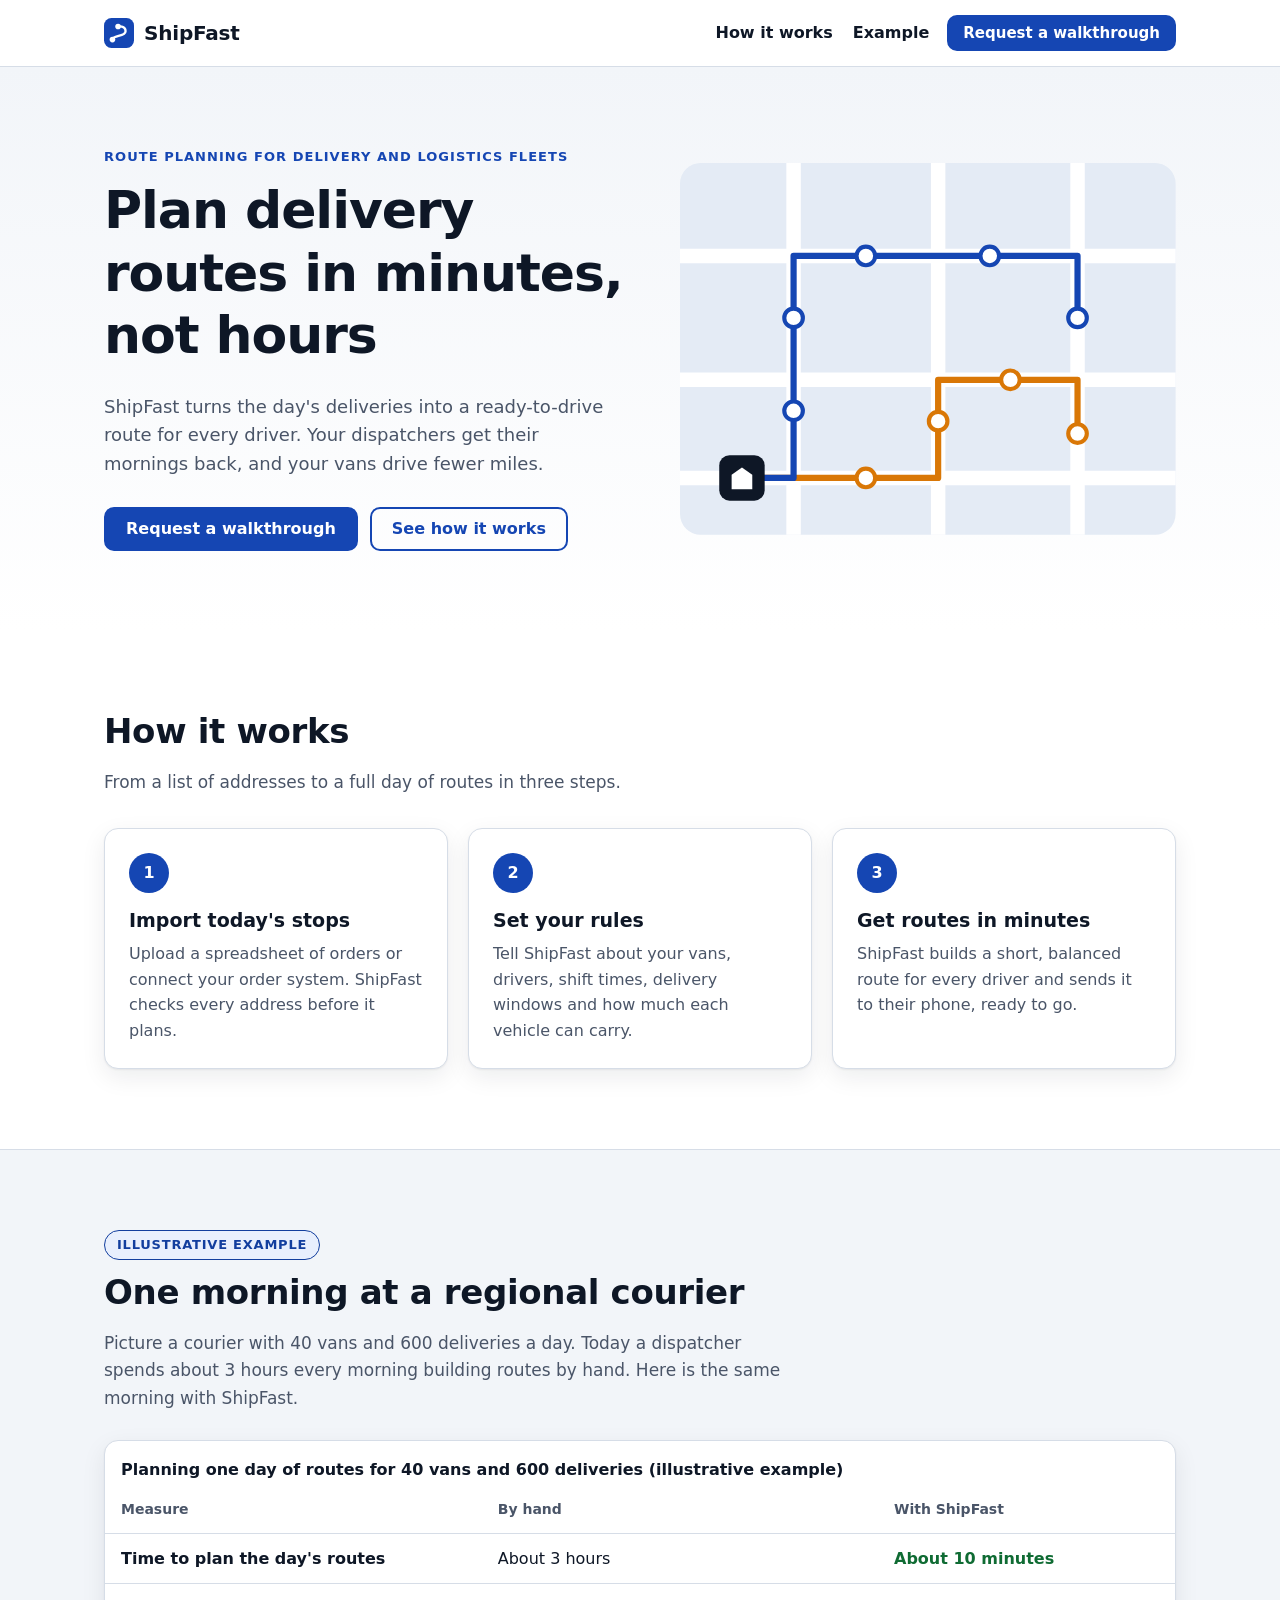
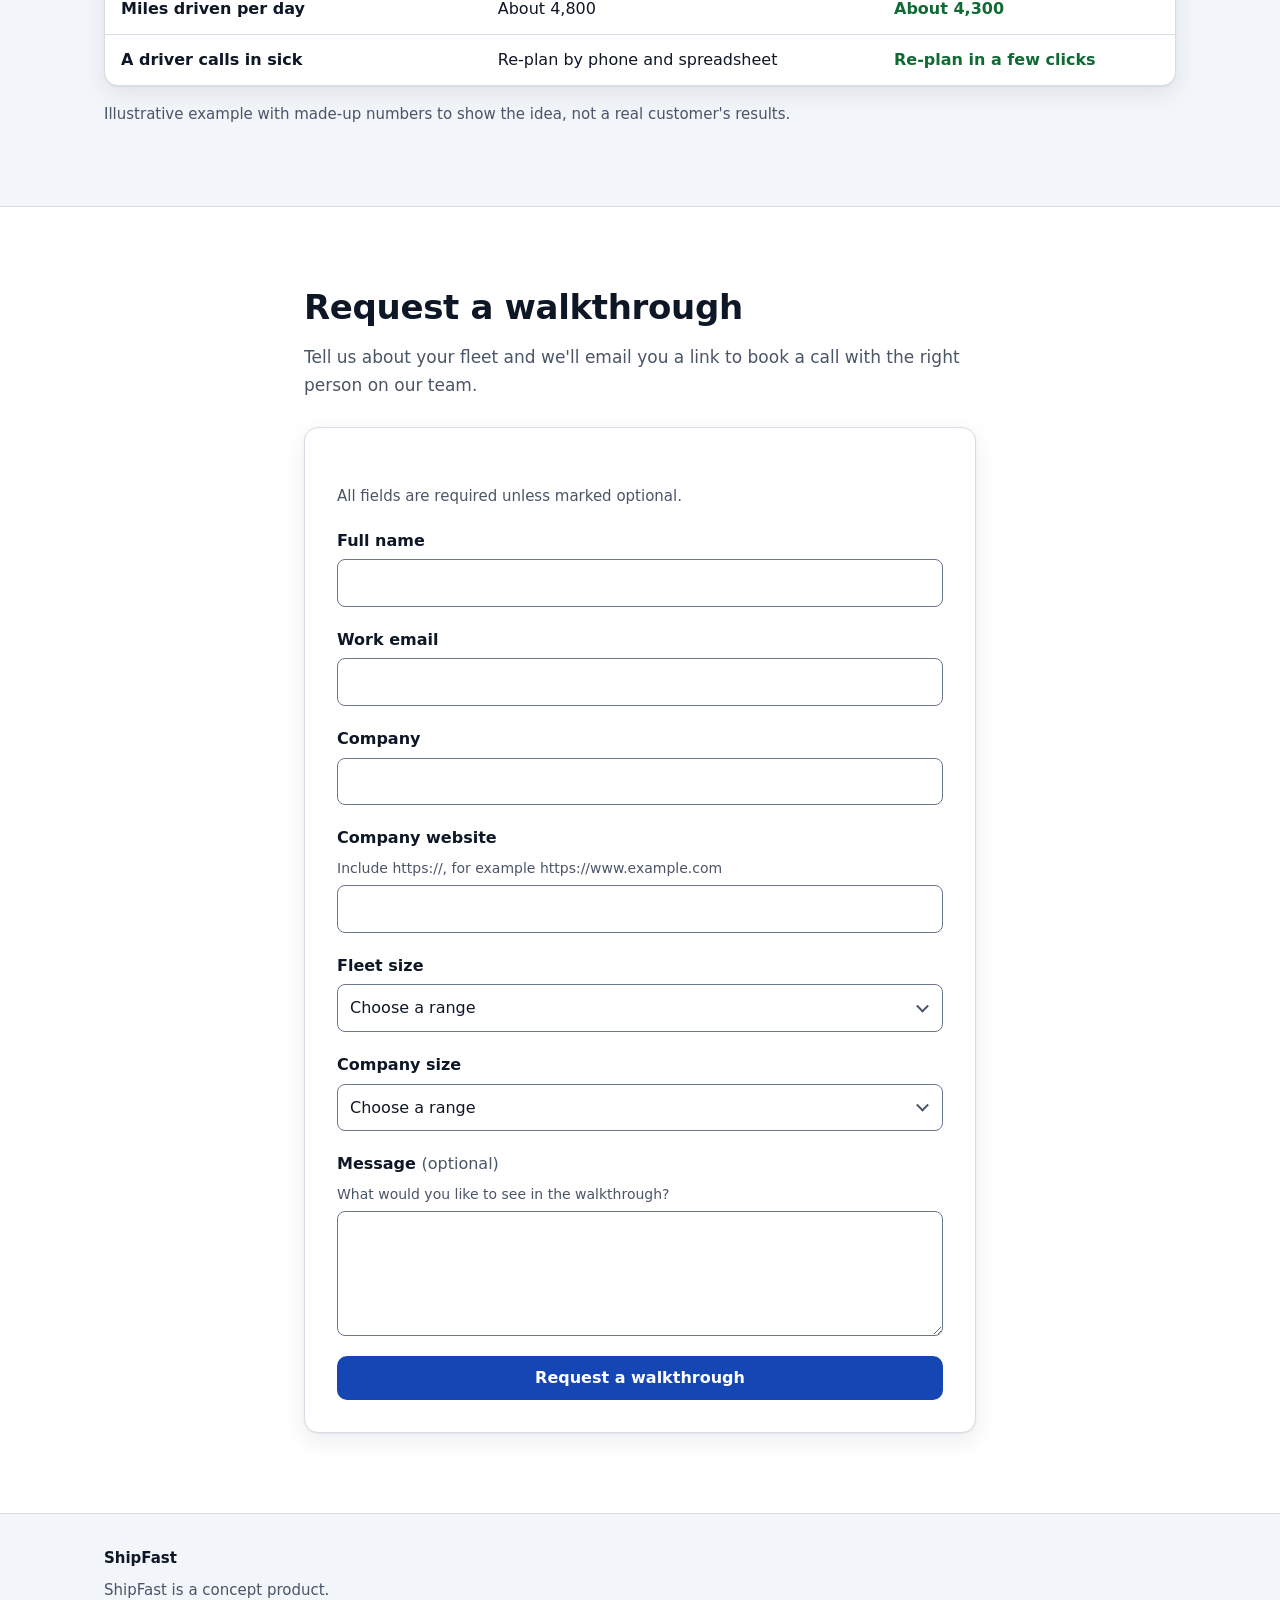
==== commit 518cf9b2: "Use plain punctuation in page titles and copy Titles use "|" instead of an em dash. The thank-you he" ====
--- a/index.html
+++ b/index.html
@@ -6,7 +6,7 @@
   <meta name="robots" content="noindex, nofollow">
   <meta name="color-scheme" content="light dark">
   <meta name="description" content="ShipFast plans delivery routes for your whole fleet in minutes instead of hours.">
-  <title>ShipFast — Plan delivery routes in minutes</title>
+  <title>ShipFast | Plan delivery routes in minutes</title>
   <link rel="icon" href="data:image/svg+xml,%3Csvg%20xmlns='http://www.w3.org/2000/svg'%20viewBox='0%200%2032%2032'%3E%3Crect%20width='32'%20height='32'%20rx='8'%20fill='%231546b3'/%3E%3Cpath%20d='M9%2023c0-5%2014-3%2014-9s-8-5-8-5'%20fill='none'%20stroke='%23fff'%20stroke-width='2.5'%20stroke-linecap='round'/%3E%3Ccircle%20cx='9'%20cy='23'%20r='3'%20fill='%23fff'/%3E%3Ccircle%20cx='15'%20cy='9'%20r='3'%20fill='%23fff'/%3E%3C/svg%3E">
   <link rel="stylesheet" href="styles.css">
 </head>
@@ -132,7 +132,7 @@
             </tbody>
           </table>
         </div>
-        <p class="disclaimer">Illustrative example with made-up numbers to show the idea — not a real customer's results.</p>
+        <p class="disclaimer">Illustrative example with made-up numbers to show the idea, not a real customer's results.</p>
       </div>
     </section>
 
